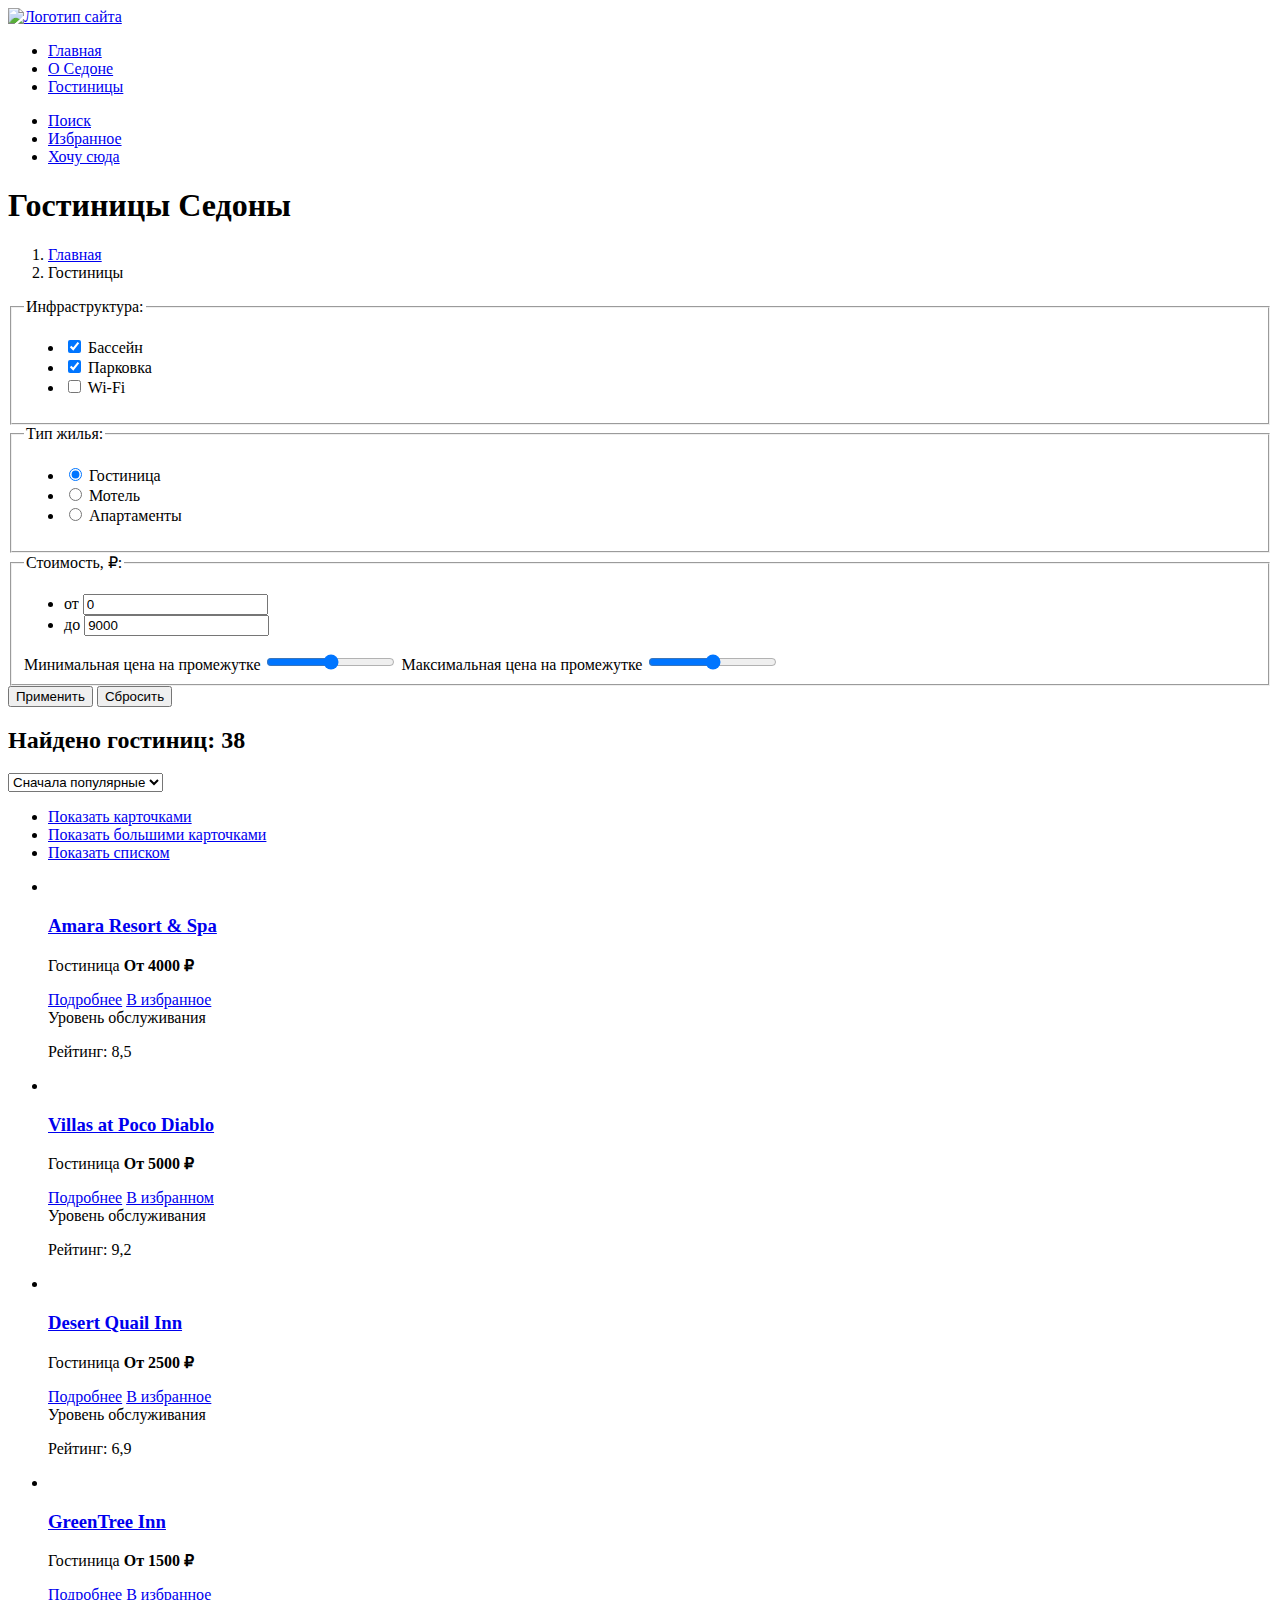
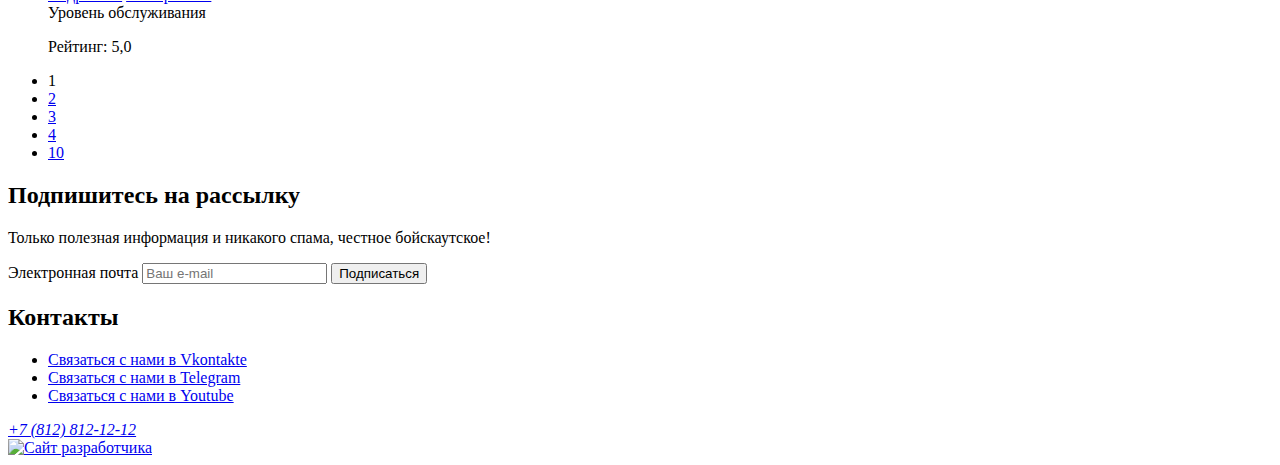
==== catalog.html @ 07e34cc4 "Корректировка верстки" ====
<!doctype html>
<html lang="ru">
<head>
  <meta charset="UTF-8">
  <meta http-equiv="X-UA-Compatible" content="ie=edge">
  <title>Каталог Седона</title>
</head>
<body>
<header class="main-header">
  <nav class="navigation">
    <a class="logo-link" href="index.html">
      <img class="logo" src="#" alt="Логотип сайта">
    </a>
    <ul class="navigation-list">
      <li class="navigation-item">
        <a class="navigation-link navigation-link-current" href="index.html">Главная</a>
      </li>
      <li class="navigation-item">
        <a class="navigation-link" href="#">О Седоне</a>
      </li>
      <li class="navigation-item">
        <a class="navigation-link" href="catalog.html">Гостиницы</a>
      </li>
    </ul>
    <ul class="navigation-list navigation-user">
      <li class="navigation-item">
        <a class="navigation-link" href="#">
          <span class="visually-hidden">Поиск</span>
        </a>
      </li>
      <li class="navigation-item">
        <a class="navigation-link" href="#">
          <span class="visually-hidden">Избранное</span>
        </a>
      </li>
      <li class="navigation-item">
        <a class="navigation-link button" href="#">Хочу сюда</a>
      </li>
    </ul>
  </nav>
</header>
<main class="main-catalog">
  <header class="catalog-header">
    <h1 class="catalog-header-title">Гостиницы Седоны</h1>
    <ol class="breadcrumbs">
      <li class="breadcrumbs-item">
        <a class="breadcrumbs-link" href="index.html">
          <span class="visually-hidden">Главная</span>
        </a>
      </li>
      <li class="breadcrumbs-item">
        <a class="breadcrumbs-link">Гостиницы</a>
      </li>
    </ol>
    <form class="catalog-filter" action="https://echo.htmlacademy.ru/" method="get">
      <fieldset class="catalog-filter-group">
        <legend class="catalog-filter-title">Инфраструктура:</legend>
        <ul class="catalog-filter-list">
          <li class="catalog-filter-item">
            <label class="control">
              <input class="control-input" type="checkbox" name="swimming-pool" checked>
              Бассейн
            </label>
          </li>
          <li class="catalog-filter-item">
            <label class="control">
              <input class="control-input" type="checkbox" name="parking" checked>
              Парковка
            </label>
          </li>
          <li class="catalog-filter-item">
            <label class="control">
              <input class="control-input" type="checkbox" name="wi-fi">
              Wi-Fi
            </label>
          </li>
        </ul>
      </fieldset>
      <fieldset class="catalog-filter-group">
        <legend class="catalog-filter-title">Тип жилья:</legend>
        <ul class="catalog-filter-list">
          <li class="catalog-filter-item">
            <label class="control">
              <input class="control-input" type="radio" name="housing" value="apartments" checked>
              Гостиница
            </label>
          </li>
          <li class="catalog-filter-item">
            <label class="control">
              <input class="control-input" type="radio" name="housing" value="motel">
              Мотель
            </label>
          </li>
          <li class="catalog-filter-item">
            <label class="control">
              <input class="control-input" type="radio" name="housing" value="suite">
              Апартаменты
            </label>
          </li>
        </ul>
      </fieldset>
      <fieldset class="catalog-filter-group">
        <legend class="catalog-filter-title">Стоимость, ₽:</legend>
        <ul class="catalog-filter-period">
          <li class="catalog-filter-period-item">
            <label class="period-item">
              <span class="period-item-label">от</span>
              <input class="period-item-input" type="text" name="min-price" placeholder="от" value="0">
            </label>
          </li>
          <li class="catalog-filter-period-item">
            <label class="period-item">
              <span class="period-item-label">до</span>
              <input class="period-item-input" type="text" name="max-price" placeholder="до" value="9000">
            </label>
          </li>
        </ul>
        <div class="catalog-filter-period-range">
          <label class="period-range-item">
            <span class="visually-hidden">Минимальная цена на промежутке</span>
            <input class="period-range-item-input" type="range" min="0" max="9000" name="price-range">
          </label>
          <label class="period-range-item">
            <span class="visually-hidden">Максимальная цена на промежутке</span>
            <input class="period-range-item-input" type="range" min="0" max="9000" name="price-range">
          </label>
        </div>
      </fieldset>
      <button class="button" type="submit">Применить</button>
      <button class="button" type="reset">Сбросить</button>
    </form>
  </header>
  <section class="catalog-offers">
    <div class="offers-menu">
      <h2 class="offers-count">Найдено гостиниц: <span>38</span></h2>
      <select class="select-control" aria-label="Сортировка">
        <option value="popular">Сначала популярные</option>
        <option value="cheap">Сначала дешёвые</option>
        <option value="expensive">Сначала дорогие</option>
      </select>
      <ul class="offers-view">
        <li class="offers-view-item">
          <a class="offers-view-link button button-selected" href="#">
            <span class="visually-hidden">Показать карточками</span>
          </a>
        </li>
        <li class="offers-view-item">
          <a class="offers-view-link button" href="#">
            <span class="visually-hidden">Показать большими карточками</span>
          </a>
        </li>
        <li class="offers-view-item">
          <a class="offers-view-link button" href="#">
            <span class="visually-hidden">Показать списком</span>
          </a>
        </li>
      </ul>
    </div>
    <ul class="offer-list">
      <li class="offer-card">
        <a class="offer-card-link" href="#">
          <img class="offer-card-image" src="#" alt="">
          <h3 class="offer-card-title">Amara Resort & Spa</h3>
        </a>
        <p class="offer-card-info">
          <span class="offer-card-type">Гостиница</span>
          <b class="offer-card-price">От 4000 ₽</b>
        </p>
        <div class="offer-card-action">
          <a class="action-link button" href="#">Подробнее</a>
          <a class="action-like button" href="#">В избранное</a>
        </div>
        <div class="offer-card-rating">
          <div class="rating-stars">
            <span class="visually-hidden">Уровень обслуживания</span>
          </div>
          <p class="rating-number">Рейтинг: 8,5</p>
        </div>
      </li>
      <li class="offer-card">
        <a class="offer-card-link" href="#">
          <img class="offer-card-image" src="#" alt="">
          <h3 class="offer-card-title">Villas at Poco Diablo</h3>
        </a>
        <p class="offer-card-info">
          <span class="offer-card-type">Гостиница</span>
          <b class="offer-card-price">От 5000 ₽</b>
        </p>
        <div class="offer-card-action">
          <a class="action-link button" href="#">Подробнее</a>
          <a class="action-like selected button" href="#">В избранном</a>
        </div>
        <div class="offer-card-rating">
          <div class="rating-stars">
            <span class="visually-hidden">Уровень обслуживания</span>
          </div>
          <p class="rating-number">Рейтинг: 9,2</p>
        </div>
      </li>
      <li class="offer-card">
        <a class="offer-card-link" href="#">
          <img class="offer-card-image" src="#" alt="">
          <h3 class="offer-card-title">Desert Quail Inn</h3>
        </a>
        <p class="offer-card-info">
          <span class="offer-card-type">Гостиница</span>
          <b class="offer-card-price">От 2500 ₽</b>
        </p>
        <div class="offer-card-action">
          <a class="action-link button" href="#">Подробнее</a>
          <a class="action-like button" href="#">В избранное</a>
        </div>
        <div class="offer-card-rating">
          <div class="rating-stars">
            <span class="visually-hidden">Уровень обслуживания</span>
          </div>
          <p class="rating-number">Рейтинг: 6,9</p>
        </div>
      </li>
      <li class="offer-card">
        <a class="offer-card-link" href="#">
          <img class="offer-card-image" src="#" alt="">
          <h3 class="offer-card-title">GreenTree Inn</h3>
        </a>
        <p class="offer-card-info">
          <span class="offer-card-type">Гостиница</span>
          <b class="offer-card-price">От 1500 ₽</b>
        </p>
        <div class="offer-card-action">
          <a class="action-link button" href="#">Подробнее</a>
          <a class="action-like button" href="#">В избранное</a>
        </div>
        <div class="offer-card-rating">
          <div class="rating-stars">
            <span class="visually-hidden">Уровень обслуживания</span>
          </div>
          <p class="rating-number">Рейтинг: 5,0</p>
        </div>
      </li>
    </ul>
    <ul class="pagination">
      <li class="pagination-item">
        <a class="pagination-link pagination-current">1</a>
      </li>
      <li class="pagination-item">
        <a class="pagination-link" href="#">2</a>
      </li>
      <li class="pagination-item">
        <a class="pagination-link" href="#">3</a>
      </li>
      <li class="pagination-item">
        <a class="pagination-link" href="#">4</a>
      </li>
      <li class="pagination-item">
        <a class="pagination-link" href="#">10</a>
      </li>
    </ul>
  </section>
  <section class="notification catalog-page">
    <h2 class="notification-title">Подпишитесь на рассылку</h2>
    <p class="notification-subtitle">Только полезная информация и никакого спама, честное бойскаутское!</p>
    <form class="notification-form" action="https://echo.htmlacademy.ru/" method="post">
      <label>
        <span class="visually-hidden">Электронная почта</span>
        <input type="email" id="notification-form-id" name="email" placeholder="Ваш e-mail">
      </label>
      <button class="button" type="submit">Подписаться</button>
    </form>
  </section>
</main>
<footer class="main-footer">
  <section class="contact">
    <h2 class="visually-hidden">Контакты</h2>
    <ul class="contact-social-list">
      <li class="contact-social-item">
        <a class="contact-social-link" href="https://vk.com/htmlacademy">
          <span class="visually-hidden">Cвязаться с нами в Vkontakte</span>
        </a>
      </li>
      <li class="contact-social-item">
        <a class="contact-social-link" href="https://t.me/htmlacademy">
          <span class="visually-hidden">Cвязаться с нами в Telegram</span>
        </a>
      </li>
      <li class="contact-social-item">
        <a class="contact-social-link" href="https://www.youtube.com/user/htmlacademyru">
          <span class="visually-hidden">Cвязаться с нами в Youtube</span>
        </a>
      </li>
    </ul>
    <address class="contact-address">
      <a class="contact-phone" href="tel:+78128121212">+7 (812) 812-12-12</a>
    </address>
    <a class="contact-developer-link" href="https://htmlacademy.ru/">
      <img class="contact-developer-link-image" src="#" alt="Сайт разработчика">
    </a>
  </section>
</footer>
</body>
</html>
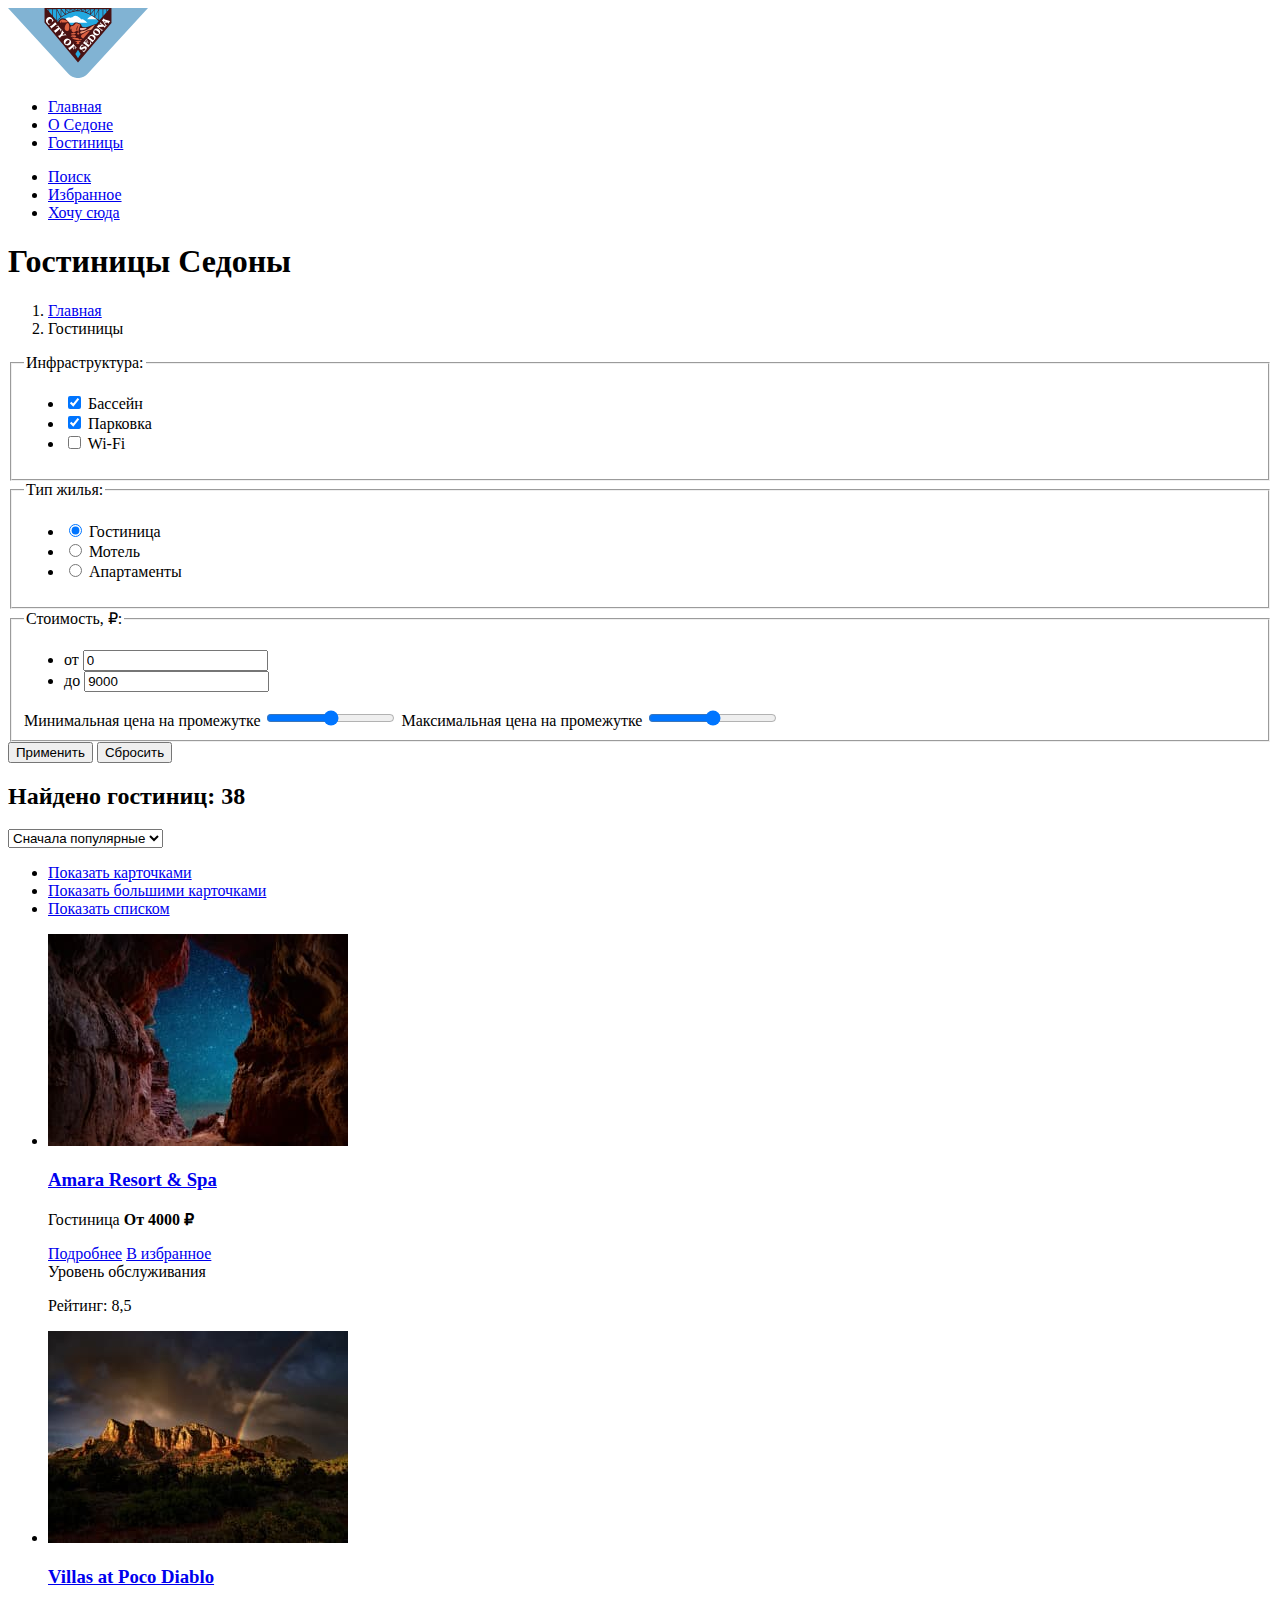
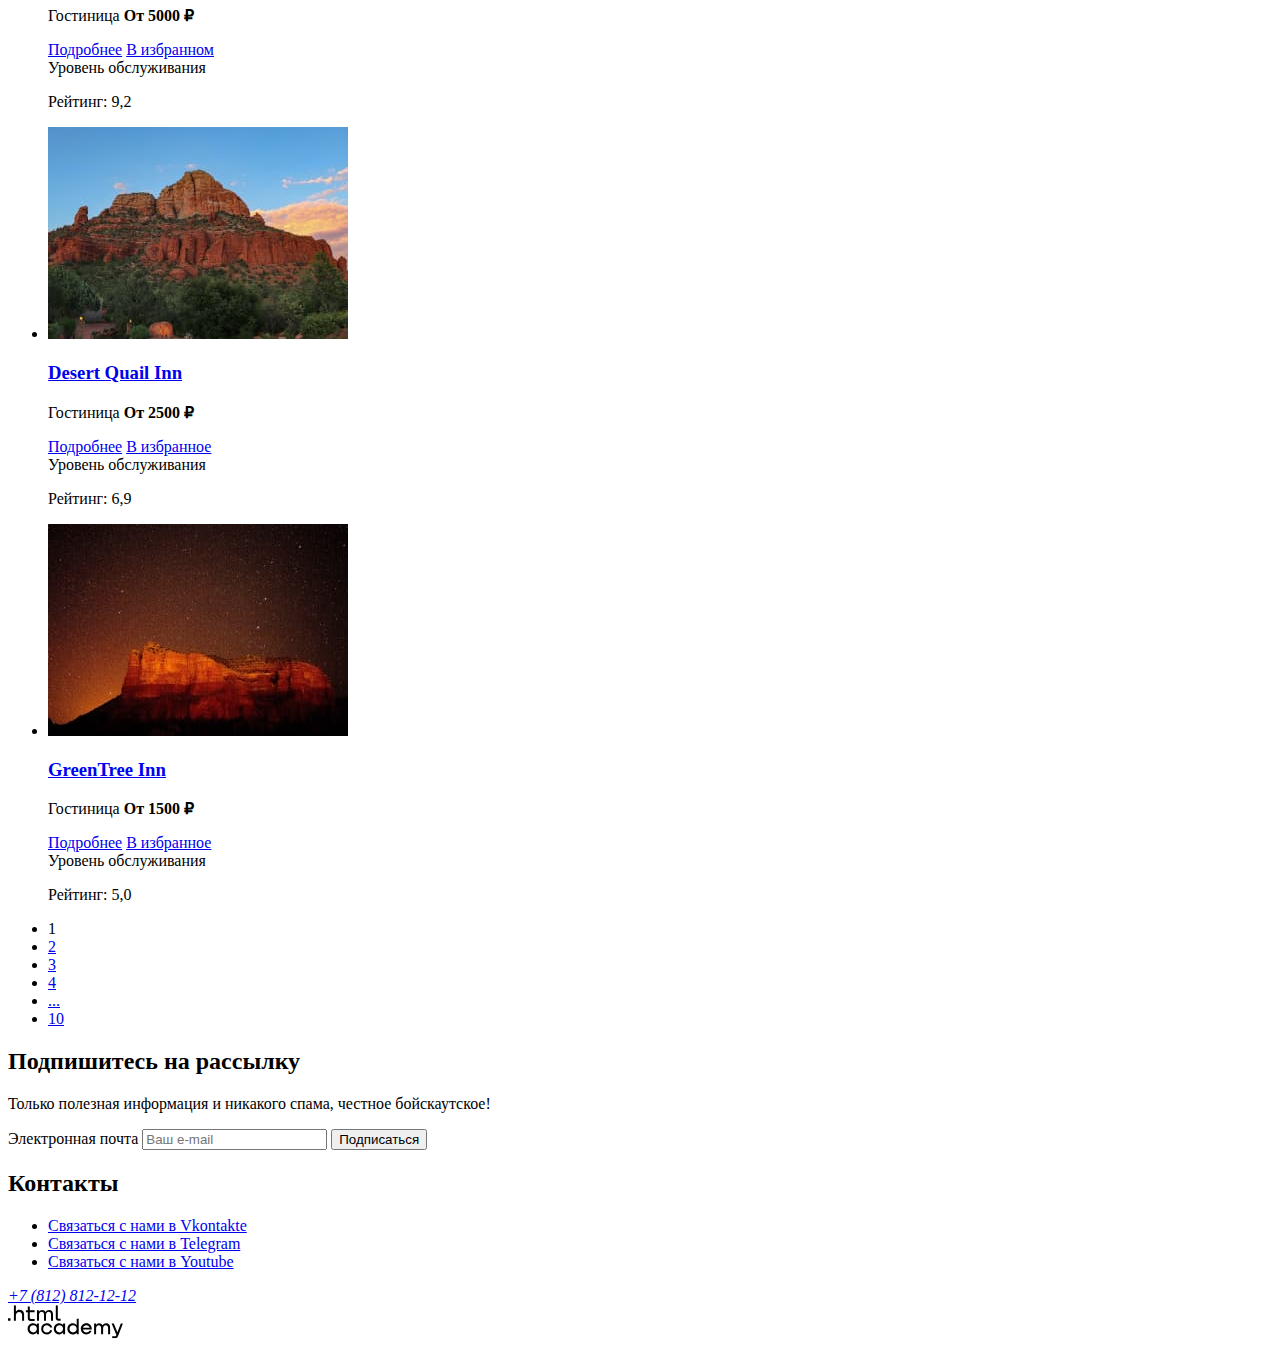
==== commit 16813de6: "Добавлены изображения в проект" ====
--- a/catalog.html
+++ b/catalog.html
@@ -9,7 +9,7 @@
 <header class="main-header">
   <nav class="navigation">
     <a class="logo-link" href="index.html">
-      <img class="logo" src="#" alt="Логотип сайта">
+      <img class="logo" src="images/logo/logo.svg" width="140" height="70" alt="Логотип сайта">
     </a>
     <ul class="navigation-list">
       <li class="navigation-item">
@@ -159,7 +159,7 @@
     <ul class="offer-list">
       <li class="offer-card">
         <a class="offer-card-link" href="#">
-          <img class="offer-card-image" src="#" alt="">
+          <img class="offer-card-image" src="images/hotels/hotel-1.jpg" width="300" height="212" alt="">
           <h3 class="offer-card-title">Amara Resort & Spa</h3>
         </a>
         <p class="offer-card-info">
@@ -179,7 +179,7 @@
       </li>
       <li class="offer-card">
         <a class="offer-card-link" href="#">
-          <img class="offer-card-image" src="#" alt="">
+          <img class="offer-card-image" src="images/hotels/hotel-2.jpg" width="300" height="212" alt="">
           <h3 class="offer-card-title">Villas at Poco Diablo</h3>
         </a>
         <p class="offer-card-info">
@@ -199,7 +199,7 @@
       </li>
       <li class="offer-card">
         <a class="offer-card-link" href="#">
-          <img class="offer-card-image" src="#" alt="">
+          <img class="offer-card-image" src="images/hotels/hotel-3.jpg" width="300" height="212" alt="">
           <h3 class="offer-card-title">Desert Quail Inn</h3>
         </a>
         <p class="offer-card-info">
@@ -219,7 +219,7 @@
       </li>
       <li class="offer-card">
         <a class="offer-card-link" href="#">
-          <img class="offer-card-image" src="#" alt="">
+          <img class="offer-card-image" src="images/hotels/hotel-4.jpg" width="300" height="212" alt="">
           <h3 class="offer-card-title">GreenTree Inn</h3>
         </a>
         <p class="offer-card-info">
@@ -250,6 +250,9 @@
       </li>
       <li class="pagination-item">
         <a class="pagination-link" href="#">4</a>
+      </li>
+      <li class="pagination-item">
+        <a class="pagination-link" href="#">...</a>
       </li>
       <li class="pagination-item">
         <a class="pagination-link" href="#">10</a>
@@ -292,7 +295,8 @@
       <a class="contact-phone" href="tel:+78128121212">+7 (812) 812-12-12</a>
     </address>
     <a class="contact-developer-link" href="https://htmlacademy.ru/">
-      <img class="contact-developer-link-image" src="#" alt="Сайт разработчика">
+      <img class="contact-developer-link-image" src="images/logo/logo-htmlacademy.svg" width="115" height="34"
+           alt="Сайт разработчика">
     </a>
   </section>
 </footer>
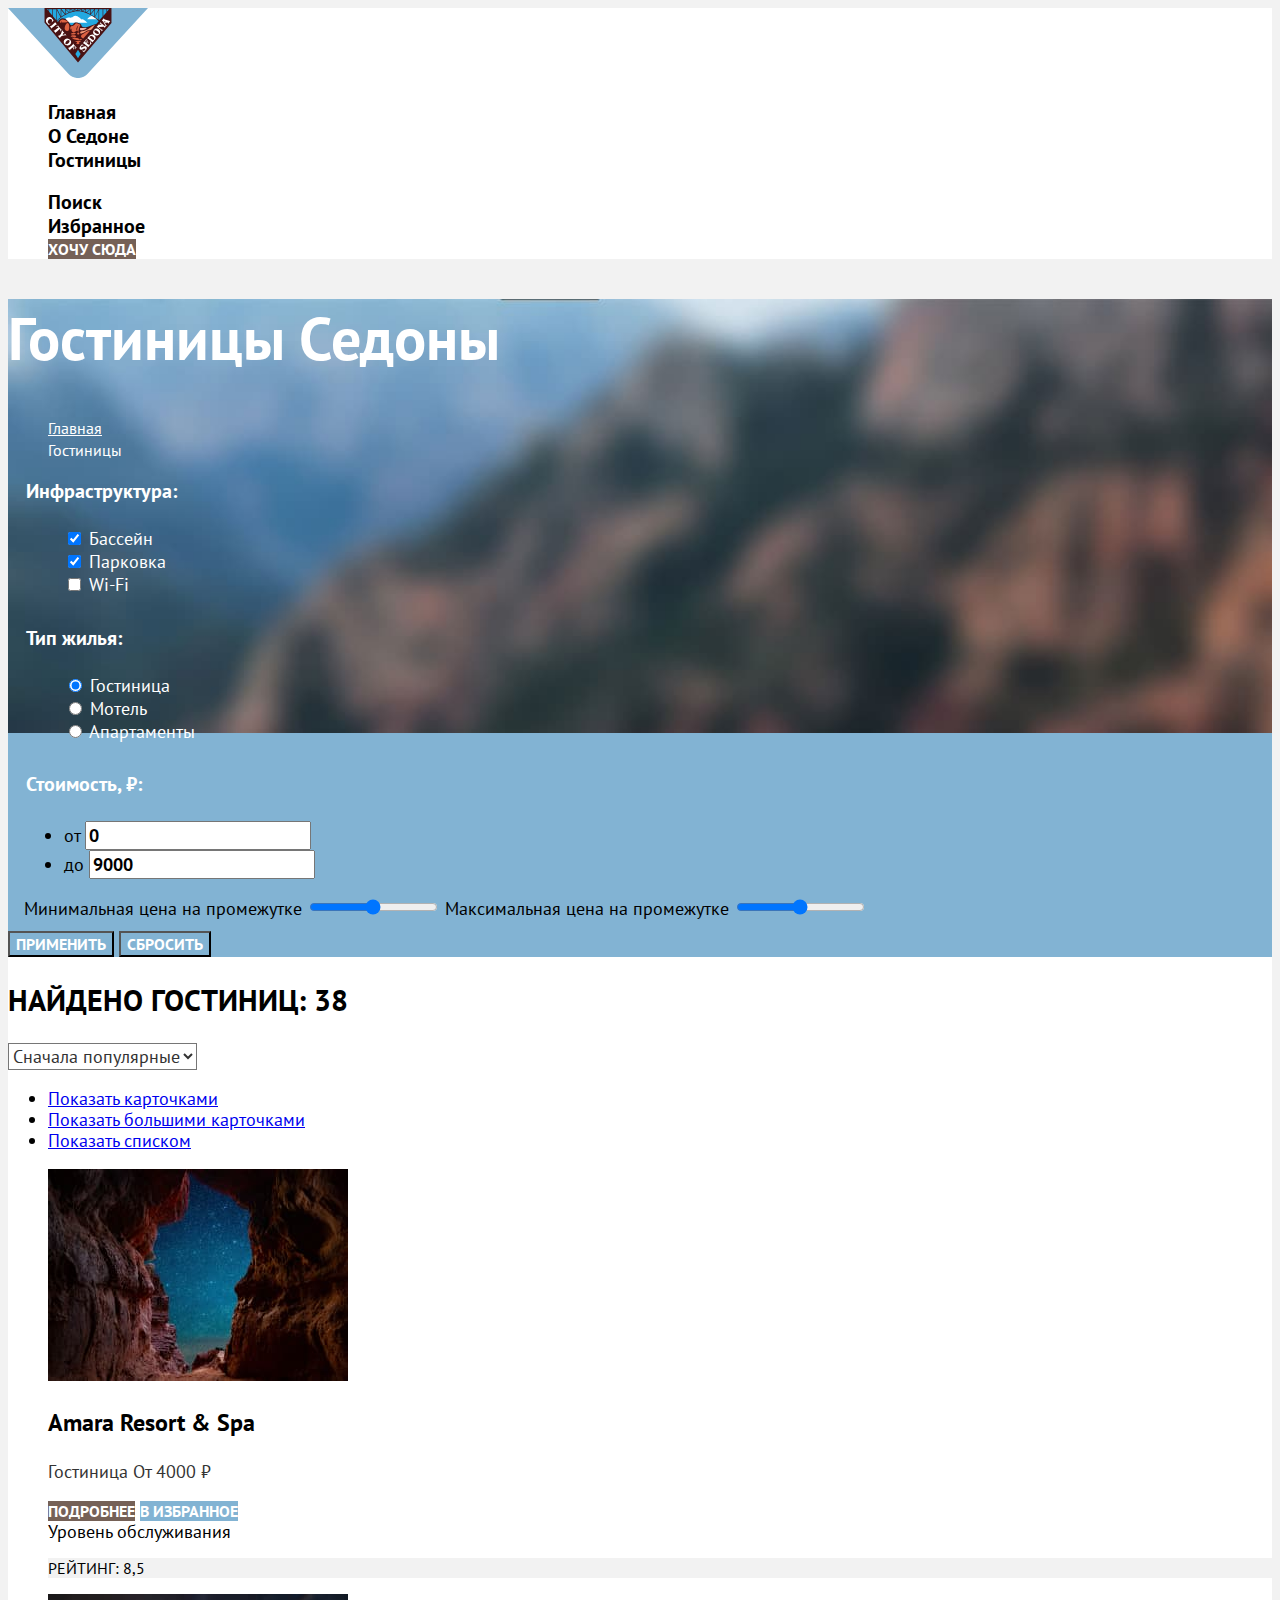
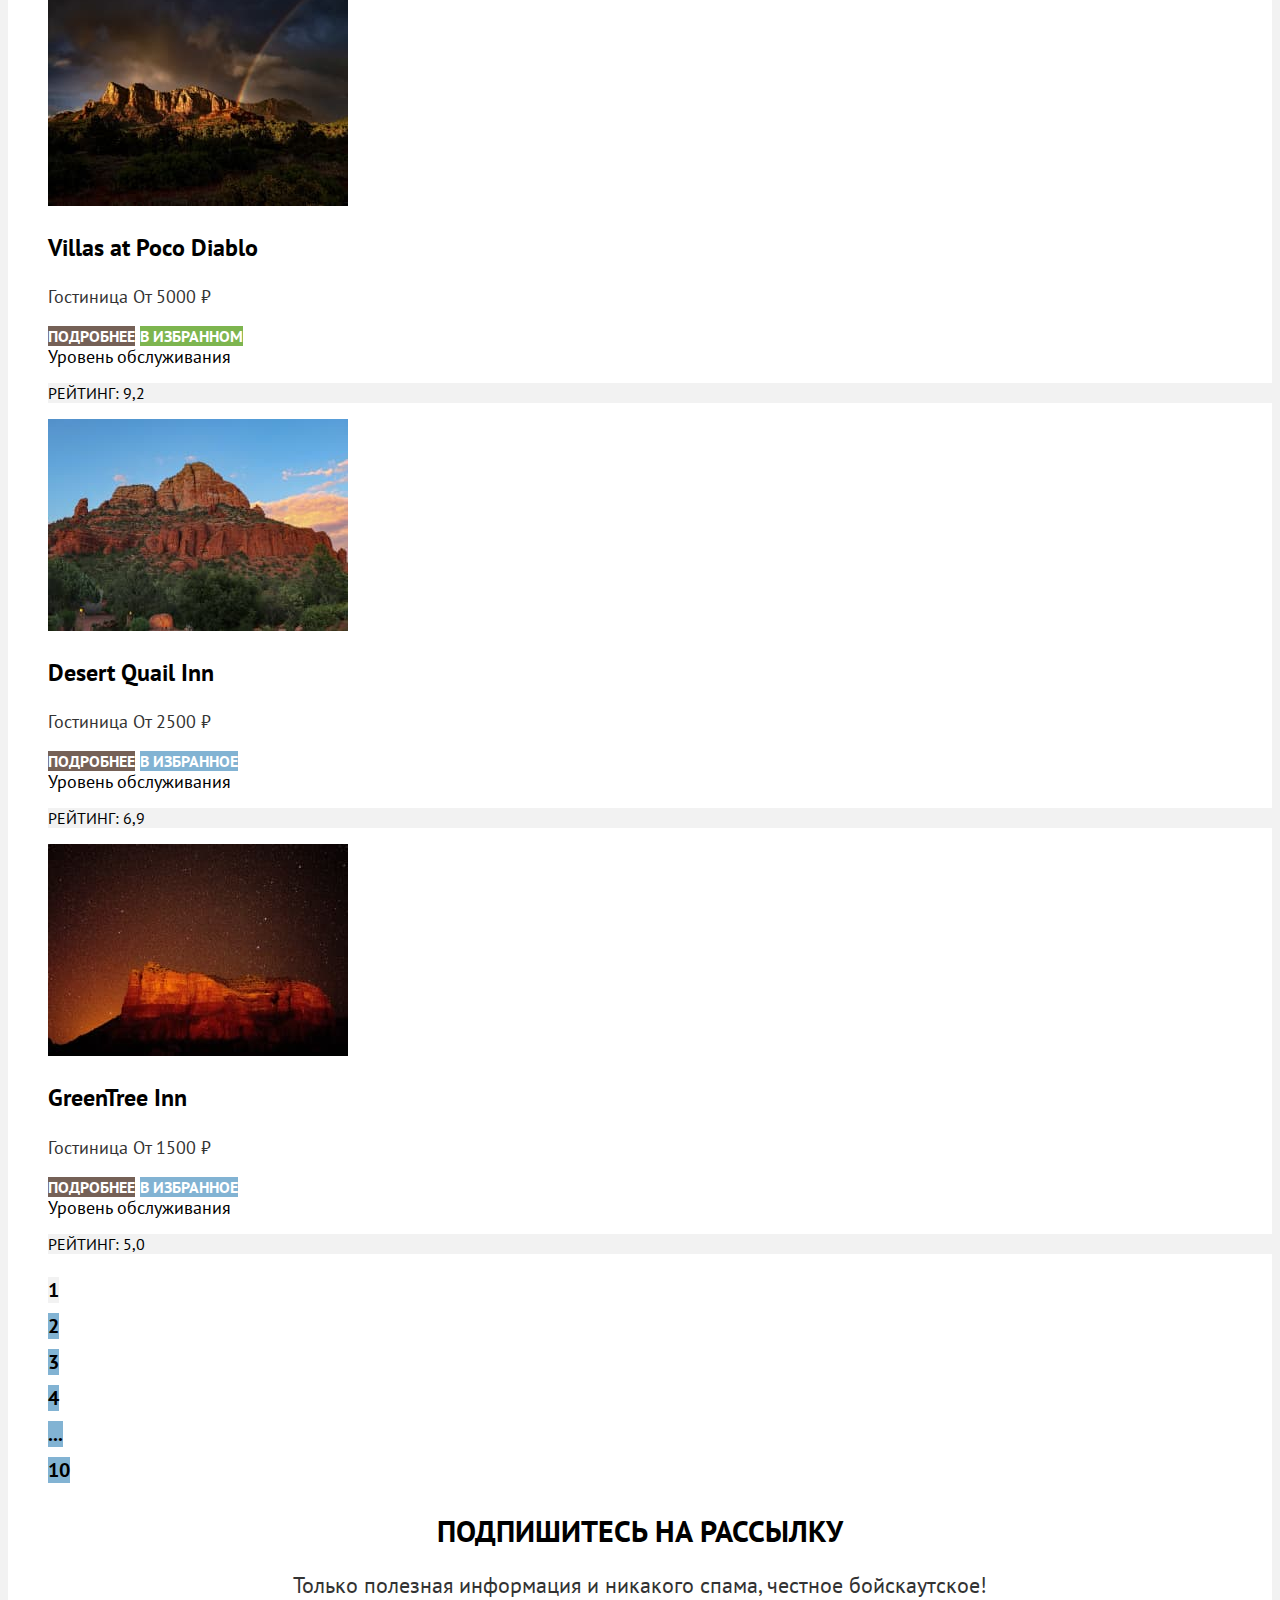
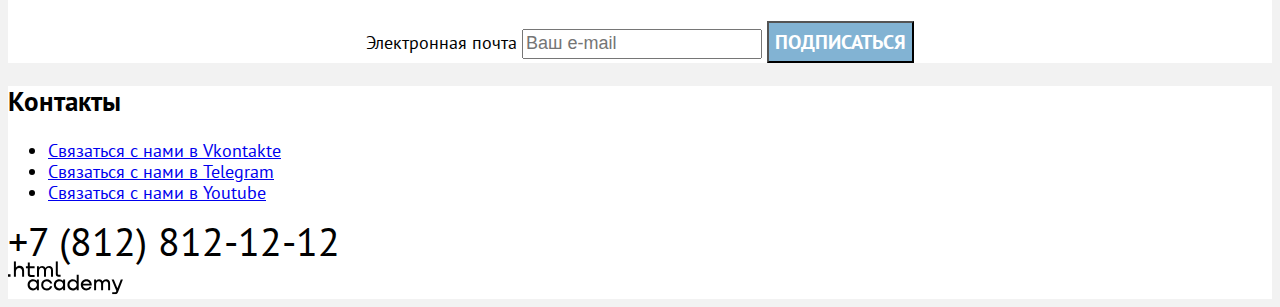
==== commit 19603279: "Merge pull request #3 from Daria-Petrova/master" ====
--- a/catalog.html
+++ b/catalog.html
@@ -4,6 +4,7 @@
   <meta charset="UTF-8">
   <meta http-equiv="X-UA-Compatible" content="ie=edge">
   <title>Каталог Седона</title>
+  <link rel="stylesheet" href="styles/style.css">
 </head>
 <body>
 <header class="main-header">
@@ -13,13 +14,13 @@
     </a>
     <ul class="navigation-list">
       <li class="navigation-item">
-        <a class="navigation-link navigation-link-current" href="index.html">Главная</a>
+        <a class="navigation-link" href="index.html">Главная</a>
       </li>
       <li class="navigation-item">
         <a class="navigation-link" href="#">О Седоне</a>
       </li>
       <li class="navigation-item">
-        <a class="navigation-link" href="catalog.html">Гостиницы</a>
+        <a class="navigation-link navigation-link-current" href="catalog.html">Гостиницы</a>
       </li>
     </ul>
     <ul class="navigation-list navigation-user">
@@ -34,7 +35,7 @@
         </a>
       </li>
       <li class="navigation-item">
-        <a class="navigation-link button" href="#">Хочу сюда</a>
+        <a class="navigation-link link-button" href="#">Хочу сюда</a>
       </li>
     </ul>
   </nav>
@@ -126,17 +127,17 @@
           </label>
         </div>
       </fieldset>
-      <button class="button" type="submit">Применить</button>
-      <button class="button" type="reset">Сбросить</button>
+      <button class="catalog-filter-button action-button" type="submit">Применить</button>
+      <button class="catalog-filter-button reset-button" type="reset">Сбросить</button>
     </form>
   </header>
   <section class="catalog-offers">
     <div class="offers-menu">
       <h2 class="offers-count">Найдено гостиниц: <span>38</span></h2>
-      <select class="select-control" aria-label="Сортировка">
-        <option value="popular">Сначала популярные</option>
-        <option value="cheap">Сначала дешёвые</option>
-        <option value="expensive">Сначала дорогие</option>
+      <select class="offers select-control" aria-label="Сортировка">
+        <option class="option" value="popular">Сначала популярные</option>
+        <option class="option" value="cheap">Сначала дешёвые</option>
+        <option class="option" value="expensive">Сначала дорогие</option>
       </select>
       <ul class="offers-view">
         <li class="offers-view-item">
@@ -159,7 +160,8 @@
     <ul class="offer-list">
       <li class="offer-card">
         <a class="offer-card-link" href="#">
-          <img class="offer-card-image" src="images/hotels/hotel-1.jpg" width="300" height="212" alt="">
+          <img class="offer-card-image" src="images/hotels/hotel-1.jpg" width="300" height="212"
+               alt="Вид на звездное небо">
           <h3 class="offer-card-title">Amara Resort & Spa</h3>
         </a>
         <p class="offer-card-info">
@@ -167,8 +169,8 @@
           <b class="offer-card-price">От 4000 ₽</b>
         </p>
         <div class="offer-card-action">
-          <a class="action-link button" href="#">Подробнее</a>
-          <a class="action-like button" href="#">В избранное</a>
+          <a class="offer-link link-button" href="#">Подробнее</a>
+          <a class="offer-link action-button" href="#">В избранное</a>
         </div>
         <div class="offer-card-rating">
           <div class="rating-stars">
@@ -179,7 +181,8 @@
       </li>
       <li class="offer-card">
         <a class="offer-card-link" href="#">
-          <img class="offer-card-image" src="images/hotels/hotel-2.jpg" width="300" height="212" alt="">
+          <img class="offer-card-image" src="images/hotels/hotel-2.jpg" width="300" height="212"
+               alt="Вид на скалы под радугой">
           <h3 class="offer-card-title">Villas at Poco Diablo</h3>
         </a>
         <p class="offer-card-info">
@@ -187,8 +190,8 @@
           <b class="offer-card-price">От 5000 ₽</b>
         </p>
         <div class="offer-card-action">
-          <a class="action-link button" href="#">Подробнее</a>
-          <a class="action-like selected button" href="#">В избранном</a>
+          <a class="offer-link link-button" href="#">Подробнее</a>
+          <a class="offer-link action-button favorite" href="#">В избранном</a>
         </div>
         <div class="offer-card-rating">
           <div class="rating-stars">
@@ -199,7 +202,8 @@
       </li>
       <li class="offer-card">
         <a class="offer-card-link" href="#">
-          <img class="offer-card-image" src="images/hotels/hotel-3.jpg" width="300" height="212" alt="">
+          <img class="offer-card-image" src="images/hotels/hotel-3.jpg" width="300" height="212"
+               alt="Вид на скалы в пустыне">
           <h3 class="offer-card-title">Desert Quail Inn</h3>
         </a>
         <p class="offer-card-info">
@@ -207,8 +211,8 @@
           <b class="offer-card-price">От 2500 ₽</b>
         </p>
         <div class="offer-card-action">
-          <a class="action-link button" href="#">Подробнее</a>
-          <a class="action-like button" href="#">В избранное</a>
+          <a class="offer-link link-button" href="#">Подробнее</a>
+          <a class="offer-link action-button" href="#">В избранное</a>
         </div>
         <div class="offer-card-rating">
           <div class="rating-stars">
@@ -219,7 +223,8 @@
       </li>
       <li class="offer-card">
         <a class="offer-card-link" href="#">
-          <img class="offer-card-image" src="images/hotels/hotel-4.jpg" width="300" height="212" alt="">
+          <img class="offer-card-image" src="images/hotels/hotel-4.jpg" width="300" height="212"
+               alt="Вид на звездное небо и скалы">
           <h3 class="offer-card-title">GreenTree Inn</h3>
         </a>
         <p class="offer-card-info">
@@ -227,8 +232,8 @@
           <b class="offer-card-price">От 1500 ₽</b>
         </p>
         <div class="offer-card-action">
-          <a class="action-link button" href="#">Подробнее</a>
-          <a class="action-like button" href="#">В избранное</a>
+          <a class="offer-link link-button" href="#">Подробнее</a>
+          <a class="offer-link action-button" href="#">В избранное</a>
         </div>
         <div class="offer-card-rating">
           <div class="rating-stars">
@@ -265,9 +270,9 @@
     <form class="notification-form" action="https://echo.htmlacademy.ru/" method="post">
       <label>
         <span class="visually-hidden">Электронная почта</span>
-        <input type="email" id="notification-form-id" name="email" placeholder="Ваш e-mail">
+        <input class="notification-input" type="email" id="notification-form-id" name="email" placeholder="Ваш e-mail">
       </label>
-      <button class="button" type="submit">Подписаться</button>
+      <button class="notification-button action-button" type="submit">Подписаться</button>
     </form>
   </section>
 </main>
--- a/styles/style.css
+++ b/styles/style.css
@@ -0,0 +1,448 @@
+@font-face {
+  font-family: "PT Sans";
+  font-style: normal;
+  font-weight: 400;
+  src: url("../fonts/ptsans-400.woff2") format("woff2");
+  font-display: swap;
+}
+
+@font-face {
+  font-family: "PT Sans";
+  font-style: normal;
+  font-weight: 700;
+  src: url("../fonts/ptsans-700.woff2") format("woff2");
+  font-display: swap;
+}
+
+body {
+  font-family: "PT Sans", sans-serif;
+  font-size: 18px;
+  font-weight: 400;
+  line-height: 1.17;
+  color: #000000;
+  font-style: normal;
+  background-color: #f2F2F2;
+}
+
+/* --------------- Header --------------- */
+
+.main-header {
+  color: #000000;
+  background-color: #FFFFFF;
+}
+
+.navigation-list {
+  list-style: none;
+}
+
+.navigation-link {
+  font-weight: 700;
+  font-size: 20px;
+  line-height: 1.2;
+  color: #000000;
+  text-align: center;
+  text-decoration: none;
+}
+
+.navigation-link.link-button {
+  font-size: 16px;
+  line-height: 1.25;
+}
+
+/* --------------- Representation --------------- */
+
+.representation {
+  color: #000000;
+  background: #3f5e72 url("../images/decorate/background/index-background.jpg") no-repeat;
+  background-size: 100% auto;
+}
+
+/* --------------- Advantages --------------- */
+
+.advantages {
+  background-color: #FFFFFF;
+}
+
+.advantages-title {
+  font-weight: 700;
+  font-size: 30px;
+  line-height: 1.2;
+  text-align: center;
+  text-transform: uppercase;
+}
+
+.advantages-subtitle {
+  font-size: 22px;
+  line-height: 1.18;
+  color: #333333;
+  text-align: center;
+}
+
+.advantages-list {
+  text-align: center;
+}
+
+.advantages-item.item-dark {
+  background-color: #82b3d3;
+}
+
+.advantages-item.item-light {
+  background-color: #83b3d333;
+}
+
+.advantages-item.item-brightest {
+  background-color: #83b3d31f;
+}
+
+.advantages-item-title {
+  font-weight: 700;
+  font-size: 24px;
+  line-height: 1.17;
+  color: #000000;
+  text-transform: uppercase;
+}
+
+.advantages-item-description {
+  font-size: 18px;
+  line-height: 1.17;
+  color: #333333;
+}
+
+.item-dark > .advantages-item-title {
+  color: #FFFFFF;
+}
+
+.item-dark > .advantages-item-description {
+  color: #FFFFFF;
+}
+
+/* --------------- Services --------------- */
+
+.services {
+  background-color: #FFFFFF;
+}
+
+.services-title {
+  font-weight: 700;
+  font-size: 30px;
+  line-height: 1.2;
+  text-align: center;
+  text-transform: uppercase;
+}
+
+.services-subtitle {
+  font-size: 22px;
+  line-height: 1.18;
+  color: #333333;
+  text-align: center;
+}
+
+.services-list {
+  text-align: center;
+}
+
+.services-item-title {
+  font-weight: 700;
+  font-size: 24px;
+  color: #000000;
+  line-height: 1.17;
+  text-transform: uppercase;
+}
+
+.services-item-description {
+  color: #333333;
+  font-size: 18px;
+  line-height: 1.17;
+}
+
+.services-item.item-light {
+  background-color: #83b3d333;
+}
+
+/* --------------- Suggestion --------------- */
+
+.suggestion {
+  background-color: #FFFFFF;
+  text-align: center;
+}
+
+.suggestion-title {
+  font-weight: 700;
+  font-size: 30px;
+  line-height: 1.2;
+  text-align: center;
+  text-transform: uppercase;
+}
+
+.suggestion-subtitle {
+  font-size: 22px;
+  line-height: 1.18;
+  color: #333333;
+  text-align: center;
+}
+
+.suggestion-link {
+  font-weight: 700;
+  text-decoration: none;
+
+}
+
+.suggestion-link.link-button {
+  font-size: 20px;
+  line-height: 1.2;
+}
+
+/* --------------- Notification --------------- */
+
+.notification {
+  background-color: #FFFFFF;
+  color: #000000;
+  text-align: center;
+}
+
+.notification-title {
+  font-weight: 700;
+  font-size: 30px;
+  line-height: 1.2;
+  text-align: center;
+  text-transform: uppercase;
+}
+
+.notification-subtitle {
+  font-size: 22px;
+  line-height: 1.18;
+  color: #333333;
+  text-align: center;
+}
+
+.notification.main-notification {
+  background: #3f5e72 url("../images/decorate/background/subscribe-block.jpg") no-repeat;
+  background-size: 100% auto;
+  color: #FFFFFF;
+}
+
+.main-notification .notification-subtitle {
+  color: #FFFFFF;
+}
+
+.notification-button {
+  font-weight: 700;
+  font-size: 20px;
+  line-height: 1.8;
+  text-align: center;
+}
+
+.notification-input {
+  font-weight: 400;
+  font-size: 18px;
+  line-height: 1.33;
+}
+
+/* --------------- Catalog --------------- */
+
+.main-catalog {
+  color: #000000;
+  background-color: #FFFFFF;
+}
+
+.catalog-header {
+  background: #82b3d3 url("../images/decorate/background/filter-block.jpg") no-repeat;
+  background-size: 100% auto;
+}
+
+.catalog-header-title {
+  font-weight: 700;
+  font-size: 60px;
+  line-height: 1.3;
+  color: #FFFFFF;
+}
+
+.catalog-filter-list {
+  list-style: none;
+}
+
+.catalog-filter-title {
+  font-weight: 700;
+  font-size: 20px;
+  line-height: 1.2;
+  color: #FFFFFF;
+}
+
+.catalog-filter-group {
+  border: none;
+}
+
+.period-item-input {
+  font-family: "PT Sans", sans-serif;
+  font-weight: 700;
+  font-size: 18px;
+  line-height: 1.3;
+  color: #000000;
+}
+
+.control {
+  font-size: 18px;
+  line-height: 1.28;
+  color: #FFFFFF;
+}
+
+.catalog-filter-button {
+  font-weight: 700;
+  font-size: 16px;
+  line-height: 1.25;
+}
+
+.breadcrumbs {
+  list-style: none;
+}
+
+.breadcrumbs-link {
+  font-size: 16px;
+  line-height: 1.3;
+  color: #FFFFFF;
+}
+
+/* --------------- Offers --------------- */
+.catalog-offers {
+  color: #000000;
+  background-color: #FFFFFF;
+}
+
+.offers-count {
+  font-family: "PT Sans", sans-serif;
+  font-weight: 700;
+  font-size: 30px;
+  line-height: 1.2;
+  text-transform: uppercase;
+}
+
+.offers.select-control {
+  font-family: "PT Sans", sans-serif;
+  font-weight: 400;
+  font-size: 18px;
+  line-height: 1.17;
+  color: #333333;
+  background-color: #FFFFFF;
+}
+
+.offers .option {
+  font-weight: 400;
+  color: #333333;
+  font-size: 18px;
+  line-height: 1.17;
+}
+
+.offer-list {
+  list-style: none;
+}
+
+.offer-card-link {
+  text-decoration: none;
+}
+
+.offer-card-title {
+  font-weight: 700;
+  font-size: 24px;
+  line-height: 1.17;
+  color: #000000;
+}
+
+.offer-card-type {
+  color: #333333;
+}
+
+.offer-card-price {
+  font-weight: 400;
+  color: #333333;
+}
+
+.offer-link {
+  font-weight: 700;
+  font-size: 16px;
+  line-height: 1.25;
+  text-decoration: none;
+}
+
+.rating-number {
+  background-color: #f2F2F2;
+  font-weight: 400;
+  font-size: 16px;
+  line-height: 1.25;
+  text-transform: uppercase;
+}
+
+.pagination {
+  list-style: none;
+}
+
+.pagination-link {
+  font-weight: 700;
+  font-size: 20px;
+  line-height: 180%;
+  background-color: #82b3d3;
+  text-transform: uppercase;
+  text-align: center;
+  color: #000000;
+  text-decoration: none;
+}
+
+.pagination-link.pagination-current {
+  background-color: #f2F2F2;
+}
+
+/* --------------- Footer --------------- */
+
+.main-footer {
+  color: #000000;
+  background-color: #FFFFFF;
+}
+
+/* --------------- Contact --------------- */
+
+.contact {
+  background-color: #FFFFFF;
+}
+
+.contact-phone {
+  font-size: 40px;
+  line-height: 1;
+  text-transform: uppercase;
+  text-align: center;
+  color: #000000;
+  text-decoration: none;
+  font-style: normal;
+}
+
+/* --------------- Common --------------- */
+
+.main-index {
+  color: #000000;
+  background-color: #FFFFFF;
+}
+
+.link-button {
+  font-family: "PT Sans", sans-serif;
+  text-transform: uppercase;
+  background-color: #756157;
+  color: #FFFFFF;
+}
+
+.action-button {
+  font-family: "PT Sans", sans-serif;
+  text-transform: uppercase;
+  background-color: #82b3d3;
+  color: #FFFFFF;
+}
+
+.action-button.favorite {
+  background-color: #7db54f;
+}
+
+.reset-button {
+  font-family: "PT Sans", sans-serif;
+  text-transform: uppercase;
+  background-color: transparent;
+  color: #FFFFFF;
+}
+
+
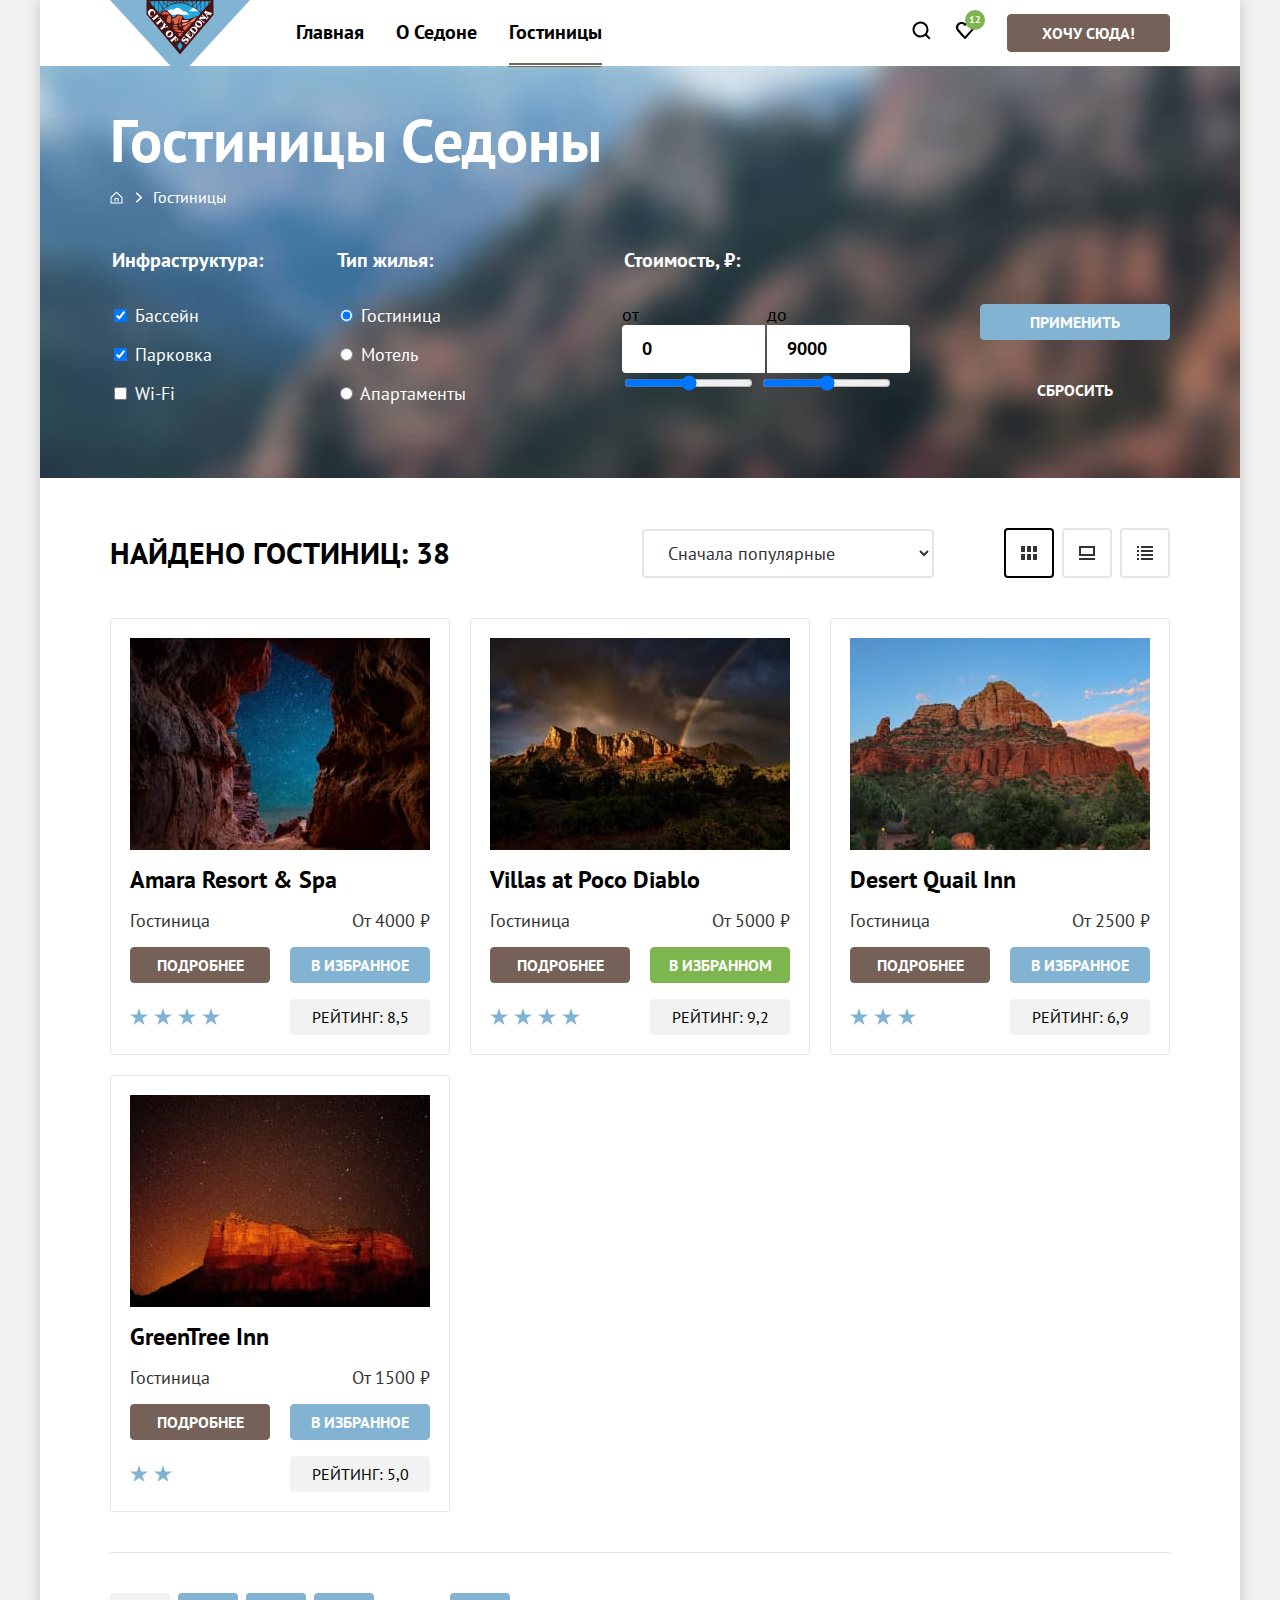
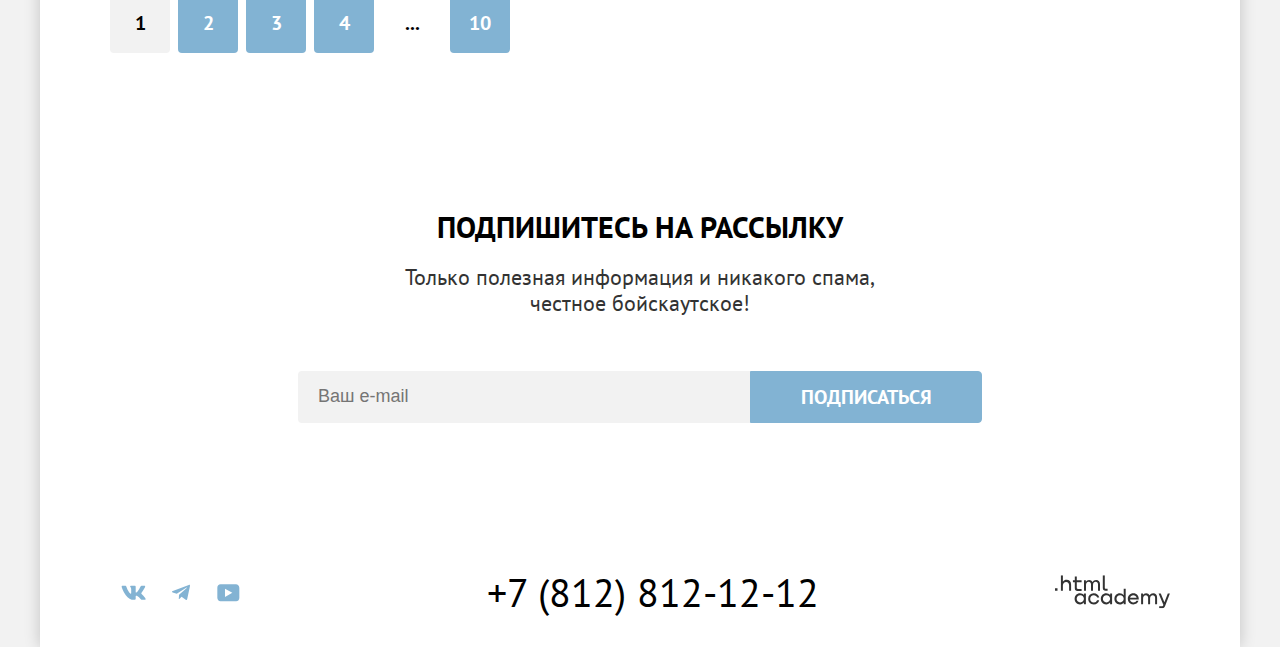
==== commit aa1b87a5: "Сделаны декоративные элементы" ====
--- a/catalog.html
+++ b/catalog.html
@@ -7,303 +7,312 @@
   <link rel="stylesheet" href="styles/style.css">
 </head>
 <body>
-<header class="main-header">
-  <nav class="navigation">
-    <a class="logo-link" href="index.html">
-      <img class="logo" src="images/logo/logo.svg" width="140" height="70" alt="Логотип сайта">
-    </a>
-    <ul class="navigation-list">
-      <li class="navigation-item">
-        <a class="navigation-link" href="index.html">Главная</a>
-      </li>
-      <li class="navigation-item">
-        <a class="navigation-link" href="#">О Седоне</a>
-      </li>
-      <li class="navigation-item">
-        <a class="navigation-link navigation-link-current" href="catalog.html">Гостиницы</a>
-      </li>
-    </ul>
-    <ul class="navigation-list navigation-user">
-      <li class="navigation-item">
-        <a class="navigation-link" href="#">
-          <span class="visually-hidden">Поиск</span>
-        </a>
-      </li>
-      <li class="navigation-item">
-        <a class="navigation-link" href="#">
-          <span class="visually-hidden">Избранное</span>
-        </a>
-      </li>
-      <li class="navigation-item">
-        <a class="navigation-link link-button" href="#">Хочу сюда</a>
-      </li>
-    </ul>
-  </nav>
-</header>
-<main class="main-catalog">
-  <header class="catalog-header">
-    <h1 class="catalog-header-title">Гостиницы Седоны</h1>
-    <ol class="breadcrumbs">
-      <li class="breadcrumbs-item">
-        <a class="breadcrumbs-link" href="index.html">
-          <span class="visually-hidden">Главная</span>
-        </a>
-      </li>
-      <li class="breadcrumbs-item">
-        <a class="breadcrumbs-link">Гостиницы</a>
-      </li>
-    </ol>
-    <form class="catalog-filter" action="https://echo.htmlacademy.ru/" method="get">
-      <fieldset class="catalog-filter-group">
-        <legend class="catalog-filter-title">Инфраструктура:</legend>
-        <ul class="catalog-filter-list">
-          <li class="catalog-filter-item">
-            <label class="control">
-              <input class="control-input" type="checkbox" name="swimming-pool" checked>
-              Бассейн
+<div class="main-container">
+  <header class="main-header">
+    <nav class="navigation">
+      <a class="logo-link" href="index.html">
+        <img class="logo" src="images/logo/logo.svg" width="140" height="70" alt="Логотип сайта">
+      </a>
+      <ul class="navigation-list">
+        <li class="navigation-item">
+          <a class="navigation-link" href="index.html">Главная</a>
+        </li>
+        <li class="navigation-item">
+          <a class="navigation-link" href="#">О Седоне</a>
+        </li>
+        <li class="navigation-item">
+          <a class="navigation-link navigation-link-current" href="catalog.html">Гостиницы</a>
+        </li>
+      </ul>
+      <ul class="navigation-list navigation-user">
+        <li class="navigation-item">
+          <a class="navigation-link  link-search" href="#">
+            <span class="visually-hidden">Поиск</span>
+          </a>
+        </li>
+        <li class="navigation-item">
+          <a class="navigation-link link-favorite" href="#">
+            <span class="visually-hidden">Избранное</span>
+            <span class="favorite-count">12</span>
+          </a>
+        </li>
+        <li class="navigation-item">
+          <a class="navigation-link link-button" href="#">Хочу сюда!</a>
+        </li>
+      </ul>
+    </nav>
+  </header>
+  <main class="main-catalog index-grow">
+    <header class="catalog-header">
+      <h1 class="catalog-header-title">Гостиницы Седоны</h1>
+      <ol class="breadcrumbs">
+        <li class="breadcrumbs-item">
+          <a class="breadcrumbs-link link-home" href="index.html">
+            <span class="visually-hidden">Главная</span>
+          </a>
+        </li>
+        <li class="breadcrumbs-item">
+          <a class="breadcrumbs-link" href="#">Гостиницы</a>
+        </li>
+      </ol>
+      <form class="catalog-filter" action="https://echo.htmlacademy.ru/" method="get">
+        <fieldset class="catalog-filter-group infrastructure">
+          <legend class="catalog-filter-title">Инфраструктура:</legend>
+          <ul class="catalog-filter-list">
+            <li class="catalog-filter-item">
+              <label class="control">
+                <input class="control-input" type="checkbox" name="swimming-pool" checked>
+                Бассейн
+              </label>
+            </li>
+            <li class="catalog-filter-item">
+              <label class="control">
+                <input class="control-input" type="checkbox" name="parking" checked>
+                Парковка
+              </label>
+            </li>
+            <li class="catalog-filter-item">
+              <label class="control">
+                <input class="control-input" type="checkbox" name="wi-fi">
+                Wi-Fi
+              </label>
+            </li>
+          </ul>
+        </fieldset>
+        <fieldset class="catalog-filter-group housing">
+          <legend class="catalog-filter-title">Тип жилья:</legend>
+          <ul class="catalog-filter-list">
+            <li class="catalog-filter-item">
+              <label class="control">
+                <input class="control-input" type="radio" name="housing" value="apartments" checked>
+                Гостиница
+              </label>
+            </li>
+            <li class="catalog-filter-item">
+              <label class="control">
+                <input class="control-input" type="radio" name="housing" value="motel">
+                Мотель
+              </label>
+            </li>
+            <li class="catalog-filter-item">
+              <label class="control">
+                <input class="control-input" type="radio" name="housing" value="suite">
+                Апартаменты
+              </label>
+            </li>
+          </ul>
+        </fieldset>
+        <fieldset class="catalog-filter-group price">
+          <legend class="catalog-filter-title">Стоимость, ₽:</legend>
+          <ul class="catalog-filter-period">
+            <li class="catalog-filter-period-item">
+              <label class="period-item">
+                <span class="period-item-label">от</span>
+                <input class="period-item-input" type="text" name="min-price" placeholder="от" value="0">
+              </label>
+            </li>
+            <li class="catalog-filter-period-item">
+              <label class="period-item">
+                <span class="period-item-label">до</span>
+                <input class="period-item-input" type="text" name="max-price" placeholder="до" value="9000">
+              </label>
+            </li>
+          </ul>
+          <div class="catalog-filter-period-range">
+            <label class="period-range-item">
+              <span class="visually-hidden">Минимальная цена на промежутке</span>
+              <input class="period-range-item-input" type="range" min="0" max="9000" name="price-range">
             </label>
+            <label class="period-range-item">
+              <span class="visually-hidden">Максимальная цена на промежутке</span>
+              <input class="period-range-item-input" type="range" min="0" max="9000" name="price-range">
+            </label>
+          </div>
+        </fieldset>
+        <div class="catalog-filter-button-wrapper">
+          <button class="catalog-filter-button action-button" type="submit">Применить</button>
+          <button class="catalog-filter-button reset-button" type="reset">Сбросить</button>
+        </div>
+      </form>
+    </header>
+    <section class="catalog-offers">
+      <div class="offers-menu">
+        <h2 class="offers-count">Найдено гостиниц: <span>38</span></h2>
+        <select class="offers select-control" aria-label="Сортировка">
+          <option class="option" value="popular">Сначала популярные</option>
+          <option class="option" value="cheap">Сначала дешёвые</option>
+          <option class="option" value="expensive">Сначала дорогие</option>
+        </select>
+        <ul class="offers-view">
+          <li class="offers-view-item">
+            <a class="offers-view-link show-medium-cards selected" href="#">
+              <span class="visually-hidden">Показать карточками</span>
+            </a>
           </li>
-          <li class="catalog-filter-item">
-            <label class="control">
-              <input class="control-input" type="checkbox" name="parking" checked>
-              Парковка
-            </label>
+          <li class="offers-view-item">
+            <a class="offers-view-link show-large-cards" href="#">
+              <span class="visually-hidden">Показать большими карточками</span>
+            </a>
           </li>
-          <li class="catalog-filter-item">
-            <label class="control">
-              <input class="control-input" type="checkbox" name="wi-fi">
-              Wi-Fi
-            </label>
+          <li class="offers-view-item">
+            <a class="offers-view-link show-list-cards" href="#">
+              <span class="visually-hidden">Показать списком</span>
+            </a>
           </li>
         </ul>
-      </fieldset>
-      <fieldset class="catalog-filter-group">
-        <legend class="catalog-filter-title">Тип жилья:</legend>
-        <ul class="catalog-filter-list">
-          <li class="catalog-filter-item">
-            <label class="control">
-              <input class="control-input" type="radio" name="housing" value="apartments" checked>
-              Гостиница
-            </label>
-          </li>
-          <li class="catalog-filter-item">
-            <label class="control">
-              <input class="control-input" type="radio" name="housing" value="motel">
-              Мотель
-            </label>
-          </li>
-          <li class="catalog-filter-item">
-            <label class="control">
-              <input class="control-input" type="radio" name="housing" value="suite">
-              Апартаменты
-            </label>
-          </li>
-        </ul>
-      </fieldset>
-      <fieldset class="catalog-filter-group">
-        <legend class="catalog-filter-title">Стоимость, ₽:</legend>
-        <ul class="catalog-filter-period">
-          <li class="catalog-filter-period-item">
-            <label class="period-item">
-              <span class="period-item-label">от</span>
-              <input class="period-item-input" type="text" name="min-price" placeholder="от" value="0">
-            </label>
-          </li>
-          <li class="catalog-filter-period-item">
-            <label class="period-item">
-              <span class="period-item-label">до</span>
-              <input class="period-item-input" type="text" name="max-price" placeholder="до" value="9000">
-            </label>
-          </li>
-        </ul>
-        <div class="catalog-filter-period-range">
-          <label class="period-range-item">
-            <span class="visually-hidden">Минимальная цена на промежутке</span>
-            <input class="period-range-item-input" type="range" min="0" max="9000" name="price-range">
-          </label>
-          <label class="period-range-item">
-            <span class="visually-hidden">Максимальная цена на промежутке</span>
-            <input class="period-range-item-input" type="range" min="0" max="9000" name="price-range">
-          </label>
-        </div>
-      </fieldset>
-      <button class="catalog-filter-button action-button" type="submit">Применить</button>
-      <button class="catalog-filter-button reset-button" type="reset">Сбросить</button>
-    </form>
-  </header>
-  <section class="catalog-offers">
-    <div class="offers-menu">
-      <h2 class="offers-count">Найдено гостиниц: <span>38</span></h2>
-      <select class="offers select-control" aria-label="Сортировка">
-        <option class="option" value="popular">Сначала популярные</option>
-        <option class="option" value="cheap">Сначала дешёвые</option>
-        <option class="option" value="expensive">Сначала дорогие</option>
-      </select>
-      <ul class="offers-view">
-        <li class="offers-view-item">
-          <a class="offers-view-link button button-selected" href="#">
-            <span class="visually-hidden">Показать карточками</span>
-          </a>
-        </li>
-        <li class="offers-view-item">
-          <a class="offers-view-link button" href="#">
-            <span class="visually-hidden">Показать большими карточками</span>
-          </a>
-        </li>
-        <li class="offers-view-item">
-          <a class="offers-view-link button" href="#">
-            <span class="visually-hidden">Показать списком</span>
-          </a>
-        </li>
-      </ul>
-    </div>
-    <ul class="offer-list">
-      <li class="offer-card">
-        <a class="offer-card-link" href="#">
-          <img class="offer-card-image" src="images/hotels/hotel-1.jpg" width="300" height="212"
-               alt="Вид на звездное небо">
-          <h3 class="offer-card-title">Amara Resort & Spa</h3>
-        </a>
-        <p class="offer-card-info">
-          <span class="offer-card-type">Гостиница</span>
-          <b class="offer-card-price">От 4000 ₽</b>
-        </p>
-        <div class="offer-card-action">
-          <a class="offer-link link-button" href="#">Подробнее</a>
-          <a class="offer-link action-button" href="#">В избранное</a>
-        </div>
-        <div class="offer-card-rating">
-          <div class="rating-stars">
-            <span class="visually-hidden">Уровень обслуживания</span>
-          </div>
-          <p class="rating-number">Рейтинг: 8,5</p>
-        </div>
-      </li>
-      <li class="offer-card">
-        <a class="offer-card-link" href="#">
-          <img class="offer-card-image" src="images/hotels/hotel-2.jpg" width="300" height="212"
-               alt="Вид на скалы под радугой">
-          <h3 class="offer-card-title">Villas at Poco Diablo</h3>
-        </a>
-        <p class="offer-card-info">
-          <span class="offer-card-type">Гостиница</span>
-          <b class="offer-card-price">От 5000 ₽</b>
-        </p>
-        <div class="offer-card-action">
-          <a class="offer-link link-button" href="#">Подробнее</a>
-          <a class="offer-link action-button favorite" href="#">В избранном</a>
-        </div>
-        <div class="offer-card-rating">
-          <div class="rating-stars">
-            <span class="visually-hidden">Уровень обслуживания</span>
-          </div>
-          <p class="rating-number">Рейтинг: 9,2</p>
-        </div>
-      </li>
-      <li class="offer-card">
-        <a class="offer-card-link" href="#">
-          <img class="offer-card-image" src="images/hotels/hotel-3.jpg" width="300" height="212"
-               alt="Вид на скалы в пустыне">
-          <h3 class="offer-card-title">Desert Quail Inn</h3>
-        </a>
-        <p class="offer-card-info">
-          <span class="offer-card-type">Гостиница</span>
-          <b class="offer-card-price">От 2500 ₽</b>
-        </p>
-        <div class="offer-card-action">
-          <a class="offer-link link-button" href="#">Подробнее</a>
-          <a class="offer-link action-button" href="#">В избранное</a>
-        </div>
-        <div class="offer-card-rating">
-          <div class="rating-stars">
-            <span class="visually-hidden">Уровень обслуживания</span>
-          </div>
-          <p class="rating-number">Рейтинг: 6,9</p>
-        </div>
-      </li>
-      <li class="offer-card">
-        <a class="offer-card-link" href="#">
-          <img class="offer-card-image" src="images/hotels/hotel-4.jpg" width="300" height="212"
-               alt="Вид на звездное небо и скалы">
-          <h3 class="offer-card-title">GreenTree Inn</h3>
-        </a>
-        <p class="offer-card-info">
-          <span class="offer-card-type">Гостиница</span>
-          <b class="offer-card-price">От 1500 ₽</b>
-        </p>
-        <div class="offer-card-action">
-          <a class="offer-link link-button" href="#">Подробнее</a>
-          <a class="offer-link action-button" href="#">В избранное</a>
-        </div>
-        <div class="offer-card-rating">
-          <div class="rating-stars">
-            <span class="visually-hidden">Уровень обслуживания</span>
-          </div>
-          <p class="rating-number">Рейтинг: 5,0</p>
-        </div>
-      </li>
-    </ul>
-    <ul class="pagination">
-      <li class="pagination-item">
-        <a class="pagination-link pagination-current">1</a>
-      </li>
-      <li class="pagination-item">
-        <a class="pagination-link" href="#">2</a>
-      </li>
-      <li class="pagination-item">
-        <a class="pagination-link" href="#">3</a>
-      </li>
-      <li class="pagination-item">
-        <a class="pagination-link" href="#">4</a>
-      </li>
-      <li class="pagination-item">
-        <a class="pagination-link" href="#">...</a>
-      </li>
-      <li class="pagination-item">
-        <a class="pagination-link" href="#">10</a>
-      </li>
-    </ul>
-  </section>
-  <section class="notification catalog-page">
-    <h2 class="notification-title">Подпишитесь на рассылку</h2>
-    <p class="notification-subtitle">Только полезная информация и никакого спама, честное бойскаутское!</p>
-    <form class="notification-form" action="https://echo.htmlacademy.ru/" method="post">
-      <label>
-        <span class="visually-hidden">Электронная почта</span>
-        <input class="notification-input" type="email" id="notification-form-id" name="email" placeholder="Ваш e-mail">
-      </label>
-      <button class="notification-button action-button" type="submit">Подписаться</button>
-    </form>
-  </section>
-</main>
-<footer class="main-footer">
-  <section class="contact">
-    <h2 class="visually-hidden">Контакты</h2>
-    <ul class="contact-social-list">
-      <li class="contact-social-item">
-        <a class="contact-social-link" href="https://vk.com/htmlacademy">
-          <span class="visually-hidden">Cвязаться с нами в Vkontakte</span>
-        </a>
-      </li>
-      <li class="contact-social-item">
-        <a class="contact-social-link" href="https://t.me/htmlacademy">
-          <span class="visually-hidden">Cвязаться с нами в Telegram</span>
-        </a>
-      </li>
-      <li class="contact-social-item">
-        <a class="contact-social-link" href="https://www.youtube.com/user/htmlacademyru">
-          <span class="visually-hidden">Cвязаться с нами в Youtube</span>
-        </a>
-      </li>
-    </ul>
-    <address class="contact-address">
-      <a class="contact-phone" href="tel:+78128121212">+7 (812) 812-12-12</a>
-    </address>
-    <a class="contact-developer-link" href="https://htmlacademy.ru/">
-      <img class="contact-developer-link-image" src="images/logo/logo-htmlacademy.svg" width="115" height="34"
-           alt="Сайт разработчика">
-    </a>
-  </section>
-</footer>
+      </div>
+      <ul class="offer-list">
+        <li class="offer-card">
+          <a class="offer-card-link" href="#">
+            <img class="offer-card-image" src="images/hotels/hotel-1.jpg" width="300" height="212"
+                 alt="Вид на звездное небо">
+            <h3 class="offer-card-title">Amara Resort & Spa</h3>
+          </a>
+          <p class="offer-card-info">
+            <span class="offer-card-type">Гостиница</span>
+            <b class="offer-card-price">От 4000 ₽</b>
+          </p>
+          <div class="offer-card-action">
+            <a class="offer-link link-button" href="#">Подробнее</a>
+            <a class="offer-link action-button" href="#">В избранное</a>
+          </div>
+          <div class="offer-card-rating">
+            <ul class="rating-stars">
+              <li class="star"></li>
+              <li class="star"></li>
+              <li class="star"></li>
+              <li class="star"></li>
+            </ul>
+            <p class="rating-number">Рейтинг: 8,5</p>
+          </div>
+        </li>
+        <li class="offer-card">
+          <a class="offer-card-link" href="#">
+            <img class="offer-card-image" src="images/hotels/hotel-2.jpg" width="300" height="212"
+                 alt="Вид на скалы под радугой">
+            <h3 class="offer-card-title">Villas at Poco Diablo</h3>
+          </a>
+          <p class="offer-card-info">
+            <span class="offer-card-type">Гостиница</span>
+            <b class="offer-card-price">От 5000 ₽</b>
+          </p>
+          <div class="offer-card-action">
+            <a class="offer-link link-button" href="#">Подробнее</a>
+            <a class="offer-link action-button favorite" href="#">В избранном</a>
+          </div>
+          <div class="offer-card-rating">
+            <ul class="rating-stars">
+              <li class="star"></li>
+              <li class="star"></li>
+              <li class="star"></li>
+              <li class="star"></li>
+            </ul>
+            <p class="rating-number">Рейтинг: 9,2</p>
+          </div>
+        </li>
+        <li class="offer-card">
+          <a class="offer-card-link" href="#">
+            <img class="offer-card-image" src="images/hotels/hotel-3.jpg" width="300" height="212"
+                 alt="Вид на скалы в пустыне">
+            <h3 class="offer-card-title">Desert Quail Inn</h3>
+          </a>
+          <p class="offer-card-info">
+            <span class="offer-card-type">Гостиница</span>
+            <b class="offer-card-price">От 2500 ₽</b>
+          </p>
+          <div class="offer-card-action">
+            <a class="offer-link link-button" href="#">Подробнее</a>
+            <a class="offer-link action-button" href="#">В избранное</a>
+          </div>
+          <div class="offer-card-rating">
+            <ul class="rating-stars">
+              <li class="star"></li>
+              <li class="star"></li>
+              <li class="star"></li>
+            </ul>
+            <p class="rating-number">Рейтинг: 6,9</p>
+          </div>
+        </li>
+        <li class="offer-card">
+          <a class="offer-card-link" href="#">
+            <img class="offer-card-image" src="images/hotels/hotel-4.jpg" width="300" height="212"
+                 alt="Вид на звездное небо и скалы">
+            <h3 class="offer-card-title">GreenTree Inn</h3>
+          </a>
+          <p class="offer-card-info">
+            <span class="offer-card-type">Гостиница</span>
+            <b class="offer-card-price">От 1500 ₽</b>
+          </p>
+          <div class="offer-card-action">
+            <a class="offer-link link-button" href="#">Подробнее</a>
+            <a class="offer-link action-button" href="#">В избранное</a>
+          </div>
+          <div class="offer-card-rating">
+            <ul class="rating-stars">
+              <li class="star"></li>
+              <li class="star"></li>
+            </ul>
+            <p class="rating-number">Рейтинг: 5,0</p>
+          </div>
+        </li>
+      </ul>
+      <ul class="pagination">
+        <li class="pagination-item">
+          <a class="pagination-link pagination-current">1</a>
+        </li>
+        <li class="pagination-item">
+          <a class="pagination-link" href="#">2</a>
+        </li>
+        <li class="pagination-item">
+          <a class="pagination-link" href="#">3</a>
+        </li>
+        <li class="pagination-item">
+          <a class="pagination-link" href="#">4</a>
+        </li>
+        <li class="pagination-item">
+          <a class="pagination-link periods" href="#">...</a>
+        </li>
+        <li class="pagination-item">
+          <a class="pagination-link" href="#">10</a>
+        </li>
+      </ul>
+    </section>
+    <section class="notification catalog-page">
+      <h2 class="notification-title">Подпишитесь на рассылку</h2>
+      <p class="notification-subtitle">Только полезная информация и никакого спама, честное бойскаутское!</p>
+      <form class="notification-form" action="https://echo.htmlacademy.ru/" method="post">
+        <input class="notification-input" type="email" id="notification-form-id" name="email"
+               placeholder="Ваш e-mail">
+        <button class="notification-button action-button" type="submit">Подписаться</button>
+      </form>
+    </section>
+  </main>
+  <footer class="main-footer">
+    <section class="contact">
+      <h2 class="visually-hidden">Контакты</h2>
+      <ul class="contact-social-list">
+        <li class="contact-social-item">
+          <a class="contact-social-link link-vk" href="https://vk.com/htmlacademy">
+            <span class="visually-hidden">Cвязаться с нами в Vkontakte</span>
+          </a>
+        </li>
+        <li class="contact-social-item">
+          <a class="contact-social-link link-telegram" href="https://t.me/htmlacademy">
+            <span class="visually-hidden">Cвязаться с нами в Telegram</span>
+          </a>
+        </li>
+        <li class="contact-social-item">
+          <a class="contact-social-link link-youtube" href="https://www.youtube.com/user/htmlacademyru">
+            <span class="visually-hidden">Cвязаться с нами в Youtube</span>
+          </a>
+        </li>
+      </ul>
+      <address class="contact-address">
+        <a class="contact-phone" href="tel:+78128121212">+7 (812) 812-12-12</a>
+      </address>
+      <a class="contact-developer-link" href="https://htmlacademy.ru/"></a>
+    </section>
+  </footer>
+</div>
 </body>
 </html>
--- a/styles/style.css
+++ b/styles/style.css
@@ -14,145 +14,445 @@
   font-display: swap;
 }
 
+/* --------------- Common --------------- */
+:root {
+  --default-color: #FFFFFF;
+  --main-color: #000000;
+  --second-color: #333333;
+}
+
+*,
+*::before,
+*::after {
+  box-sizing: border-box;
+}
+
+html {
+  height: 100%;
+}
+
+img {
+  max-width: 100%;
+  height: auto;
+  object-fit: contain;
+}
+
 body {
+  margin: 0;
   font-family: "PT Sans", sans-serif;
+  font-style: normal;
   font-size: 18px;
+  line-height: 1.17;
   font-weight: 400;
-  line-height: 1.17;
-  color: #000000;
-  font-style: normal;
+  color: var(--main-color);
   background-color: #f2F2F2;
+  height: 100%;
+}
+
+.main-container {
+  margin: 0 auto;
+  display: flex;
+  flex-direction: column;
+  width: 1200px;
+  min-height: 100%;
+  box-shadow: 0 0 15px 0 rgba(0, 0, 0, 0.2);
+}
+
+.main-index {
+  color: var(--main-color);
+  background-color: var(--default-color);
+  flex-grow: 1;
+}
+
+.link-button {
+  font-family: "PT Sans", sans-serif;
+  color: var(--default-color);
+  text-transform: uppercase;
+  background-color: #756157;
+  border: 1px solid #756157;
+  padding: 5px;
+  border-radius: 4px;
+  display: block;
+  text-align: center;
+  align-content: center;
+  cursor: pointer;
+}
+
+.action-button {
+  cursor: pointer;
+  font-family: "PT Sans", sans-serif;
+  color: var(--default-color);
+  text-transform: uppercase;
+  background-color: #82b3d3;
+  border: 1px solid #82b3d3;
+  padding: 5px;
+  border-radius: 4px;
+  display: block;
+  text-align: center;
+  align-content: center;
+}
+
+.action-button.favorite {
+  background-color: #7db54f;
+  border: 1px solid #7db54f;
+}
+
+.reset-button {
+  font-family: "PT Sans", sans-serif;
+  color: var(--default-color);
+  text-transform: uppercase;
+  background-color: transparent;
+  padding: 5px;
+  border-radius: 4px;
+  border: 1px solid transparent;
+  display: block;
+  text-align: center;
+  align-content: center;
+  cursor: pointer;
+}
+
+.index-grow {
+  flex-grow: 1;
+}
+
+.visually-hidden {
+  position: absolute;
+  width: 1px;
+  height: 1px;
+  margin: -1px;
+  border: 0;
+  padding: 0;
+  white-space: nowrap;
+  clip-path: inset(100%);
+  clip: rect(0 0 0 0);
+  overflow: hidden;
 }
 
 /* --------------- Header --------------- */
 
 .main-header {
-  color: #000000;
-  background-color: #FFFFFF;
+  color: var(--main-color);
+  background-color: var(--default-color);
+}
+
+.navigation {
+  display: flex;
+  width: 1060px;
+  margin: 0 auto;
+  column-gap: 30px;
+}
+
+.logo-link {
+  width: 140px;
+  z-index: 2;
+  margin-bottom: -6px;
+}
+
+.logo-link img {
+  display: block;
 }
 
 .navigation-list {
   list-style: none;
+  margin: 0;
+  padding: 0;
+  display: flex;
+  flex-wrap: wrap;
+}
+
+.navigation-list .navigation-item {
+  align-content: flex-start;
+}
+
+.navigation-user {
+  margin-left: auto;
+  justify-content: flex-end;
 }
 
 .navigation-link {
-  font-weight: 700;
   font-size: 20px;
   line-height: 1.2;
-  color: #000000;
-  text-align: center;
+  font-weight: 700;
+  text-align: center;
+  color: var(--main-color);
   text-decoration: none;
+  padding: 20px 16px;
+  display: block;
+  max-width: 250px;
+  position: relative;
+}
+
+.navigation-link-current.navigation-link::after {
+  position: absolute;
+  content: "";
+  right: 16px;
+  left: 16px;
+  bottom: -1px;
+  height: 2px;
+  background-color: #756257;
 }
 
 .navigation-link.link-button {
   font-size: 16px;
   line-height: 1.25;
-}
+  padding: 8px 34px;
+  display: block;
+  color: var(--default-color);
+}
+
+.navigation-item .link-button {
+  margin: 14px 0 14px 20px;
+}
+
+.link-search,
+.link-favorite {
+  display: block;
+  padding: 20px 12px;
+}
+
+.link-search:before {
+  content: url("../images/icons/search.svg");
+}
+
+.link-favorite:before {
+  content: url("../images/icons/heart.svg");
+  position: relative;
+}
+
+.favorite-count {
+  position: absolute;
+  max-width: 20px;
+  width: 100%;
+  max-height: 20px;
+  height: 100%;
+  left: 50%;
+  top: 15%;
+  display: flex;
+  justify-content: center;
+  align-items: center;
+  font-family: inherit;
+  font-size: 10px;
+  line-height: 1;
+  color: var(--default-color);
+  padding: 3px;
+  background-color: #7db54f;
+  border-radius: 50%;
+}
+
 
 /* --------------- Representation --------------- */
 
 .representation {
-  color: #000000;
-  background: #3f5e72 url("../images/decorate/background/index-background.jpg") no-repeat;
+  color: var(--main-color);
+  background-color: #3f5e72;
+  background: url("../images/decorate/decorate-img/divider.png") bottom / 1200px 50px no-repeat,
+  url("../images/decorate/background/index-background.jpg") no-repeat;
   background-size: 100% auto;
+  padding: 50px 0 80px;
+}
+
+.representation-image {
+  display: block;
+  margin: 0 auto;
 }
 
 /* --------------- Advantages --------------- */
 
 .advantages {
-  background-color: #FFFFFF;
+  background-color: var(--default-color);
+  padding-top: 70px;
 }
 
 .advantages-title {
-  font-weight: 700;
+  margin: 0 auto 25px;
+  width: 650px;
   font-size: 30px;
   line-height: 1.2;
+  font-weight: 700;
   text-align: center;
   text-transform: uppercase;
 }
 
 .advantages-subtitle {
+  margin: 0 auto 90px;
+  width: 651px;
   font-size: 22px;
   line-height: 1.18;
-  color: #333333;
-  text-align: center;
+  text-align: center;
+  color: var(--second-color);
 }
 
 .advantages-list {
-  text-align: center;
+  display: flex;
+  flex-wrap: wrap;
+  text-align: center;
+  list-style: none;
+  padding: 0;
+  margin: 0;
+}
+
+.advantages-item {
+  min-height: 385px;
+  align-content: center;
+}
+
+.item-wrapper {
+  display: flex;
+  flex-direction: column;
+  align-self: center;
+  padding: 80px;
 }
 
 .advantages-item.item-dark {
   background-color: #82b3d3;
+  flex-grow: 1;
+  display: flex;
+  flex-direction: row;
+  align-content: center;
+}
+
+.advantages-item.item-dark:last-child {
+  flex-direction: row-reverse;
 }
 
 .advantages-item.item-light {
   background-color: #83b3d333;
+  width: 400px;
+  padding: 80px;
+  display: flex;
+  flex-direction: column;
+  justify-content: center;
 }
 
 .advantages-item.item-brightest {
   background-color: #83b3d31f;
+  width: 400px;
+  padding: 80px;
+  display: flex;
+  flex-direction: column;
+  justify-content: center;
 }
 
 .advantages-item-title {
-  font-weight: 700;
+  margin: 0 0 30px;
+  padding: 0 34px;
   font-size: 24px;
   line-height: 1.17;
-  color: #000000;
-  text-transform: uppercase;
-}
+  font-weight: 700;
+  color: var(--main-color);
+  text-transform: uppercase;
+  position: relative;
+}
+
+.advantages-item-title::after {
+  content: "";
+  display: block;
+  position: absolute;
+  left: 50%;
+  transform: translateX(-50%);
+  margin-top: 30px;
+  width: 60px;
+  height: 2px;
+  background-color: var(--main-color);
+  opacity: 0.3;
+}
+
+.item-dark .advantages-item-title::after {
+  background-color: var(--default-color);
+  opacity: 0.3;
+}
+
 
 .advantages-item-description {
+  margin: 30px 0 0;
   font-size: 18px;
   line-height: 1.17;
-  color: #333333;
-}
-
-.item-dark > .advantages-item-title {
-  color: #FFFFFF;
-}
-
-.item-dark > .advantages-item-description {
-  color: #FFFFFF;
+  color: var(--second-color);
+}
+
+.item-dark .advantages-item-title {
+  color: var(--default-color);
+  margin: 0 0 30px;
+}
+
+.item-dark .advantages-item-description {
+  color: var(--default-color);
 }
 
 /* --------------- Services --------------- */
 
 .services {
-  background-color: #FFFFFF;
+  background-color: var(--default-color);
+  padding: 64px 0 0;
 }
 
 .services-title {
-  font-weight: 700;
+  max-width: 510px;
+  margin: 0 auto 20px;
   font-size: 30px;
   line-height: 1.2;
+  font-weight: 700;
   text-align: center;
   text-transform: uppercase;
 }
 
 .services-subtitle {
+  max-width: 510px;
+  margin: 0 auto 64px;
   font-size: 22px;
   line-height: 1.18;
-  color: #333333;
-  text-align: center;
+  text-align: center;
+  color: var(--second-color);
 }
 
 .services-list {
   text-align: center;
+  list-style: none;
+  display: flex;
+  flex-wrap: wrap;
+  padding: 0;
+  margin: 0;
 }
 
 .services-item-title {
-  font-weight: 700;
+  margin: 0 0 30px;
   font-size: 24px;
-  color: #000000;
   line-height: 1.17;
-  text-transform: uppercase;
+  font-weight: 700;
+  color: var(--main-color);
+  text-transform: uppercase;
+}
+
+.service-housing::before {
+  content: url("../images/icons/advantage/advantage-house.svg");
+  display: block;
+  padding-bottom: 25px;
+}
+
+.service-nutrition::before {
+  content: url("../images/icons/advantage/advantage-food.svg");
+  display: block;
+  padding-bottom: 25px;
+}
+
+.service-souvenirs::before {
+  content: url("../images/icons/advantage/advantage-present.svg");
+  display: block;
+  padding-bottom: 25px;
 }
 
 .services-item-description {
-  color: #333333;
+  margin: 0;
   font-size: 18px;
   line-height: 1.17;
+  color: var(--second-color);
+}
+
+.services-item {
+  min-height: 385px;
+  align-content: center;
+  width: 400px;
+  padding: 70px 85px;
 }
 
 .services-item.item-light {
@@ -162,29 +462,42 @@
 /* --------------- Suggestion --------------- */
 
 .suggestion {
-  background-color: #FFFFFF;
-  text-align: center;
+  text-align: center;
+  background-color: var(--default-color);
+  padding: 96px 100px;
 }
 
 .suggestion-title {
-  font-weight: 700;
+  margin: 0 auto 20px;
   font-size: 30px;
   line-height: 1.2;
+  font-weight: 700;
   text-align: center;
   text-transform: uppercase;
 }
 
 .suggestion-subtitle {
+  max-width: 600px;
+  margin: 0 auto 54px;
   font-size: 22px;
   line-height: 1.18;
-  color: #333333;
-  text-align: center;
+  text-align: center;
+  color: var(--second-color);
+}
+
+.suggestion-link-wrapper {
+  display: flex;
+  justify-content: center;
+  margin: 0 auto;
+  max-width: 400px;
 }
 
 .suggestion-link {
-  font-weight: 700;
+  min-height: 52px;
+  font-weight: 700;
+  padding: 8px 50px;
   text-decoration: none;
-
+  display: block;
 }
 
 .suggestion-link.link-button {
@@ -195,254 +508,667 @@
 /* --------------- Notification --------------- */
 
 .notification {
-  background-color: #FFFFFF;
-  color: #000000;
-  text-align: center;
+  text-align: center;
+  color: var(--main-color);
+  background-color: var(--default-color);
+  padding: 96px 100px 104px;
 }
 
 .notification-title {
-  font-weight: 700;
+  margin: 0 auto 20px;
+  max-width: 684px;
   font-size: 30px;
   line-height: 1.2;
+  font-weight: 700;
   text-align: center;
   text-transform: uppercase;
 }
 
 .notification-subtitle {
+  margin: 0 auto 54px;
+  max-width: 540px;
   font-size: 22px;
   line-height: 1.18;
-  color: #333333;
-  text-align: center;
+  text-align: center;
+  color: var(--second-color);
 }
 
 .notification.main-notification {
+  color: var(--default-color);
   background: #3f5e72 url("../images/decorate/background/subscribe-block.jpg") no-repeat;
-  background-size: 100% auto;
-  color: #FFFFFF;
+  background-size: cover;
 }
 
 .main-notification .notification-subtitle {
-  color: #FFFFFF;
+  color: var(--default-color);
+}
+
+.notification-form {
+  display: flex;
+  align-items: center;
+  justify-content: center;
+  flex-direction: row;
+  width: 684px;
+  margin: 0 auto;
 }
 
 .notification-button {
-  font-weight: 700;
   font-size: 20px;
   line-height: 1.8;
-  text-align: center;
+  font-weight: 700;
+  min-width: 232px;
+  min-height: 52px;
+  flex-shrink: 0;
+  border-radius: 0 4px 4px 0;
 }
 
 .notification-input {
-  font-weight: 400;
   font-size: 18px;
   line-height: 1.33;
+  font-weight: 400;
+  flex-grow: 1;
+  padding: 14px 20px;
+  max-height: 52px;
+  max-width: 452px;
+  border: none;
+  border-radius: 4px 0 0 4px;
+}
+
+.catalog-page .notification-input {
+  background-color: #f2F2F2;
 }
 
 /* --------------- Catalog --------------- */
 
 .main-catalog {
-  color: #000000;
-  background-color: #FFFFFF;
+  color: var(--main-color);
+  background-color: var(--default-color);
 }
 
 .catalog-header {
+  padding: 35px 70px;
+  min-height: 412px;
   background: #82b3d3 url("../images/decorate/background/filter-block.jpg") no-repeat;
-  background-size: 100% auto;
+  background-size: cover;
 }
 
 .catalog-header-title {
-  font-weight: 700;
+  margin: 0;
   font-size: 60px;
   line-height: 1.3;
-  color: #FFFFFF;
+  font-weight: 700;
+  color: var(--default-color);
+}
+
+.catalog-filter {
+  display: flex;
+  flex-direction: row;
+  justify-content: space-between;
+}
+
+.catalog-filter-group {
+  padding: 0;
+  margin: 0;
+}
+
+.catalog-filter-button-wrapper {
+  margin-right: 0;
+}
+
+.catalog-filter-group.price {
+  max-width: 288px;
+  margin-left: auto;
+  margin-right: 70px;
+}
+
+.catalog-filter-group.housing {
+  max-width: 150px;
+  margin-right: 70px;
+}
+
+.catalog-filter-group.infrastructure {
+  max-width: 150px;
+  margin-right: 70px;
 }
 
 .catalog-filter-list {
   list-style: none;
+  padding: 0;
+  margin: 0;
 }
 
 .catalog-filter-title {
-  font-weight: 700;
+  margin-bottom: 32px;
   font-size: 20px;
   line-height: 1.2;
-  color: #FFFFFF;
+  font-weight: 700;
+  color: var(--default-color);
+}
+
+.catalog-filter-item {
+  margin-bottom: 16px;
+}
+
+.catalog-filter-item:last-child {
+  margin-bottom: 0;
 }
 
 .catalog-filter-group {
   border: none;
 }
 
+.catalog-filter-period {
+  margin: 0;
+  padding: 0;
+  list-style: none;
+  display: flex;
+  gap: 2px;
+}
+
 .period-item-input {
-  font-family: "PT Sans", sans-serif;
-  font-weight: 700;
+  font-family: inherit;
   font-size: 18px;
   line-height: 1.3;
-  color: #000000;
+  font-weight: 700;
+  color: var(--main-color);
+  max-width: 143px;
+  min-height: 48px;
+  border: none;
+  padding: 12px 20px;
+}
+
+.catalog-filter-period-item:first-child .period-item-input {
+  border-radius: 4px 0 0 4px;
+}
+
+.catalog-filter-period-item:last-child .period-item-input {
+  border-radius: 0 4px 4px 0;
 }
 
 .control {
   font-size: 18px;
   line-height: 1.28;
-  color: #FFFFFF;
+  color: var(--default-color);
+}
+
+.catalog-filter-button-wrapper {
+  display: flex;
+  flex-direction: column;
+  gap: 32px;
+  margin-top: 56px;
+  max-width: 191px;
 }
 
 .catalog-filter-button {
-  font-weight: 700;
   font-size: 16px;
   line-height: 1.25;
+  font-weight: 700;
+  min-height: 36px;
+  min-width: 190px;
 }
 
 .breadcrumbs {
   list-style: none;
+  padding: 0;
+  margin: 8px 0 40px;
+  display: flex;
+  flex-direction: row;
+  flex-wrap: wrap;
+}
+
+.breadcrumbs-item {
+  margin-left: 10px;
+  align-content: center;
+}
+
+.breadcrumbs-item:first-child {
+  margin-left: 0;
+  align-content: center;
+}
+
+.link-home {
+  background: url("../images/icons/home.svg") no-repeat;
+  width: 15px;
+  height: 13px;
+  display: block;
+  text-align: center;
+  align-content: center;
 }
 
 .breadcrumbs-link {
+  font-family: inherit;
   font-size: 16px;
   line-height: 1.3;
-  color: #FFFFFF;
+  color: var(--default-color);
+  display: block;
+  text-decoration: none;
+}
+
+.breadcrumbs-link:not(.link-home):hover {
+  color: rgba(255, 255, 255, 0.6);
+}
+
+.breadcrumbs-link:not(.link-home):active {
+  color: rgba(255, 255, 255, 0.3);
+}
+
+.breadcrumbs-link:before {
+  content: url("../images/icons/arrow.svg");
+  margin-right: 10px;
+}
+
+.breadcrumbs-link.link-home:before {
+  content: none;
 }
 
 /* --------------- Offers --------------- */
 .catalog-offers {
-  color: #000000;
-  background-color: #FFFFFF;
+  padding: 50px 70px 60px;
+  color: var(--main-color);
+  background-color: var(--default-color);
+}
+
+.offers-menu {
+  margin-bottom: 40px;
+  display: flex;
+  gap: 70px;
+  justify-content: space-between;
+  align-items: center;
 }
 
 .offers-count {
-  font-family: "PT Sans", sans-serif;
-  font-weight: 700;
+  margin: 0;
+  font-family: inherit;
   font-size: 30px;
   line-height: 1.2;
+  font-weight: 700;
   text-transform: uppercase;
 }
 
 .offers.select-control {
-  font-family: "PT Sans", sans-serif;
-  font-weight: 400;
+  box-sizing: border-box;
+  font-family: inherit;
   font-size: 18px;
   line-height: 1.17;
-  color: #333333;
-  background-color: #FFFFFF;
+  font-weight: 400;
+  color: var(--second-color);
+  background-color: var(--default-color);
+  margin-left: auto;
+  min-width: 292px;
+  min-height: 49px;
+  padding: 10px 20px;
+  border: 2px solid #e5e5e5;
+  border-radius: 4px;
 }
 
 .offers .option {
-  font-weight: 400;
-  color: #333333;
   font-size: 18px;
   line-height: 1.17;
+  font-weight: 400;
+  color: var(--second-color);
+}
+
+.offers-view {
+  display: flex;
+  flex-direction: row;
+  gap: 8px;
+  margin: 0;
+  padding: 0;
+  list-style: none;
 }
 
 .offer-list {
   list-style: none;
+  padding: 0;
+  margin: 0;
+  margin-bottom: 40px;
+  display: grid;
+  grid-template-columns: repeat(3, 1fr);
+  gap: 20px;
+}
+
+.offers-view-link {
+  padding: 16px 15px;
+  display: block;
+  border: 2px solid #e5e5e5;
+  border-radius: 4px;
+}
+
+.offers-view-link.selected {
+  border-color: var(--main-color);
+}
+
+.show-medium-cards:before {
+  content: "";
+  display: flex;
+  width: 16px;
+  height: 14px;
+  align-items: center;
+  justify-content: center;
+  mask-image: url("../images/icons/view/view-flat.svg");
+  background-color: #333333;
+}
+
+.show-large-cards:before {
+  content: "";
+  display: flex;
+  width: 16px;
+  height: 14px;
+  align-items: center;
+  justify-content: center;
+  mask-image: url("../images/icons/view/view-main.svg");
+  background-color: #333333;
+}
+
+.show-list-cards:before {
+  content: "";
+  display: flex;
+  width: 16px;
+  height: 14px;
+  align-items: center;
+  justify-content: center;
+  mask-image: url("../images/icons/view/view-table.svg");
+  background-color: #333333;
+}
+
+.offers-view-link:hover,
+.offers-view-link:active {
+  border-color: var(--main-color);
+}
+
+.offers-view-link:focus-visible {
+  border: 2px solid #68a2ca;
+}
+
+.offer-card {
+  box-shadow: inset 0 0 0 1px #e6e6e6;
+  border-radius: 4px;
+  display: grid;
+  grid: 1fr/ 1fr;
+  padding: 20px;
+  gap: 16px;
 }
 
 .offer-card-link {
   text-decoration: none;
+  display: block;
+}
+
+.offer-card-image {
+  display: block;
+  margin-bottom: 16px;
+  background-color: #82b3d3;
 }
 
 .offer-card-title {
-  font-weight: 700;
   font-size: 24px;
   line-height: 1.17;
-  color: #000000;
+  font-weight: 700;
+  color: var(--main-color);
+  margin: 0;
+}
+
+.offer-card-info {
+  margin: 0;
+  display: grid;
+  grid: 1fr / 1fr 1fr;
+  gap: 20px;
 }
 
 .offer-card-type {
-  color: #333333;
+  color: var(--second-color);
 }
 
 .offer-card-price {
   font-weight: 400;
-  color: #333333;
+  color: var(--second-color);
+  justify-self: end;
+}
+
+.offer-card-action {
+  display: grid;
+  grid: 1fr / 1fr 1fr;
+  gap: 20px;
+}
+
+.offer-card-rating {
+  display: grid;
+  grid: 1fr / 1fr 1fr;
+  gap: 20px;
 }
 
 .offer-link {
-  font-weight: 700;
   font-size: 16px;
   line-height: 1.25;
+  font-weight: 700;
   text-decoration: none;
+  min-height: 36px;
+  min-width: 140px;
+}
+
+.rating-stars {
+  display: flex;
+  flex-direction: row;
+  align-items: center;
+  margin: 0;
+  padding: 0;
+  list-style: none;
 }
 
 .rating-number {
-  background-color: #f2F2F2;
-  font-weight: 400;
   font-size: 16px;
   line-height: 1.25;
-  text-transform: uppercase;
+  font-weight: 400;
+  text-transform: uppercase;
+  background-color: #f2F2F2;
+  margin: 0;
+  min-width: 140px;
+  min-height: 36px;
+  padding: 5px;
+  text-align: center;
+  align-content: center;
+  border-radius: 4px;
+}
+
+.star {
+  background-image: url("../images/icons/star.svg");
+  width: 18px;
+  height: 18px;
+  margin-right: 6px;
+  display: block;
+  text-align: center;
+  align-content: center;
+}
+
+.star:last-child {
+  margin-right: 0;
 }
 
 .pagination {
   list-style: none;
+  margin: 0;
+  padding: 40px 0 0;
+  display: flex;
+  flex-direction: row;
+  gap: 8px;
+  flex-wrap: wrap;
+  border-top: 1px solid #E5E5E5;
+}
+
+.pagination-item {
+  display: flex;
+  align-items: stretch;
+  justify-content: center;
 }
 
 .pagination-link {
-  font-weight: 700;
+  border-radius: 4px;
+  align-content: center;
+  display: block;
+  min-width: 60px;
+  height: 60px;
+  padding: 0 10px;
   font-size: 20px;
-  line-height: 180%;
+  line-height: 1.8;
+  font-weight: 700;
+  text-align: center;
+  color: var(--default-color);
+  text-transform: uppercase;
+  text-decoration: none;
   background-color: #82b3d3;
-  text-transform: uppercase;
-  text-align: center;
-  color: #000000;
-  text-decoration: none;
+}
+
+.pagination-link:not(.pagination-current):not(.periods):hover,
+.pagination-link:not(.pagination-current):not(.periods):focus-visible {
+  background-color: #68a2ca;
+}
+
+.pagination-link:not(.pagination-current):not(.periods):active {
+  color: rgba(255, 255, 255, 0.3);
+  background-color: #82b3d3;
 }
 
 .pagination-link.pagination-current {
   background-color: #f2F2F2;
+  color: var(--main-color);
+}
+
+.pagination-link.periods {
+  background-color: transparent;
+  color: var(--main-color);
 }
 
 /* --------------- Footer --------------- */
 
 .main-footer {
-  color: #000000;
-  background-color: #FFFFFF;
+  color: var(--main-color);
+  background-color: var(--default-color);
 }
 
 /* --------------- Contact --------------- */
 
 .contact {
-  background-color: #FFFFFF;
-}
+  background-color: var(--default-color);
+  display: flex;
+  justify-content: space-between;
+  align-items: center;
+  padding: 40px 0 30px;
+  width: 1060px;
+  margin: 0 auto;
+}
+
+.contact-social-list {
+  display: flex;
+  margin: 0;
+  padding: 0;
+  list-style: none;
+  align-items: center;
+  justify-content: center;
+}
+
+.link-vk:before {
+  content: "";
+  width: 47px;
+  height: 40px;
+  display: block;
+  text-align: center;
+  align-content: center;
+  mask-image: url("../images/icons/social/social-vk.svg");
+  background-color: #83b3d3;
+}
+
+.link-telegram:before {
+  content: "";
+  width: 47px;
+  height: 40px;
+  display: block;
+  text-align: center;
+  align-content: center;
+  mask-image: url("../images/icons/social/social-telegram.svg");
+  background-color: #83b3d3;
+}
+
+.link-youtube:before {
+  content: "";
+  width: 47px;
+  height: 40px;
+  display: block;
+  text-align: center;
+  align-content: center;
+  mask-image: url("../images/icons/social/social-youtube.svg");
+  background-color: #83b3d3;
+  transition: background-color 0.3s ease-in-out;
+}
+
+.contact-social-link:hover.link-vk:before,
+.contact-social-link:focus-visible.link-vk:before,
+.contact-social-link:hover.link-telegram:before,
+.contact-social-link:focus-visible.link-telegram:before,
+.contact-social-link:hover.link-youtube:before,
+.contact-social-link:focus-visible.link-youtube:before {
+  background-color: #68a2ca;
+  transition: background-color 0.3s ease-in-out;
+}
+
+.contact-social-link:active.link-vk:before,
+.contact-social-link:active.link-telegram:before,
+.contact-social-link:active.link-youtube:before {
+  background-color: #68a2ca;
+  opacity: 0.3;
+  transition: background-color 0.3s,
+  opacity 0.3s ease-in-out;
+}
+
 
 .contact-phone {
+  font-style: normal;
   font-size: 40px;
   line-height: 1;
-  text-transform: uppercase;
-  text-align: center;
-  color: #000000;
+  text-align: center;
+  color: var(--main-color);
   text-decoration: none;
-  font-style: normal;
-}
-
-/* --------------- Common --------------- */
-
-.main-index {
-  color: #000000;
-  background-color: #FFFFFF;
-}
-
-.link-button {
-  font-family: "PT Sans", sans-serif;
-  text-transform: uppercase;
+  text-transform: uppercase;
+  transition: color 0.3s ease-in-out;
+}
+
+.contact-phone:hover,
+.contact-phone:focus-visible {
+  color: #756157;
+  transition: color 0.3s ease-in-out;
+}
+
+.contact-phone:active {
+  color: #756157;
+  opacity: 0.3;
+  transition: color 0.3s,
+  opacity 0.3s ease-in-out;
+}
+
+.contact-developer-link {
+  margin: 8px 0;
+}
+
+.contact-developer-link::before {
+  content: "";
+  mask-image: url("../images/logo/logo-htmlacademy.svg");
+  background-color: #333333;
+  display: block;
+  width: 115px;
+  height: 34px;
+  transition: background-color 0.3s ease-in-out;
+}
+
+.contact-developer-link:hover.contact-developer-link::before,
+.contact-developer-link:focus-visible.contact-developer-link::before {
   background-color: #756157;
-  color: #FFFFFF;
-}
-
-.action-button {
-  font-family: "PT Sans", sans-serif;
-  text-transform: uppercase;
-  background-color: #82b3d3;
-  color: #FFFFFF;
-}
-
-.action-button.favorite {
-  background-color: #7db54f;
-}
-
-.reset-button {
-  font-family: "PT Sans", sans-serif;
-  text-transform: uppercase;
-  background-color: transparent;
-  color: #FFFFFF;
-}
-
-
+  transition: background-color 0.3s ease-in-out;
+}
+
+.contact-developer-link:active.contact-developer-link::before {
+  background-color: #756157;
+  opacity: 0.3;
+  transition: background-color 0.3s,
+  opacity 0.3s ease-in-out;
+}
+
+
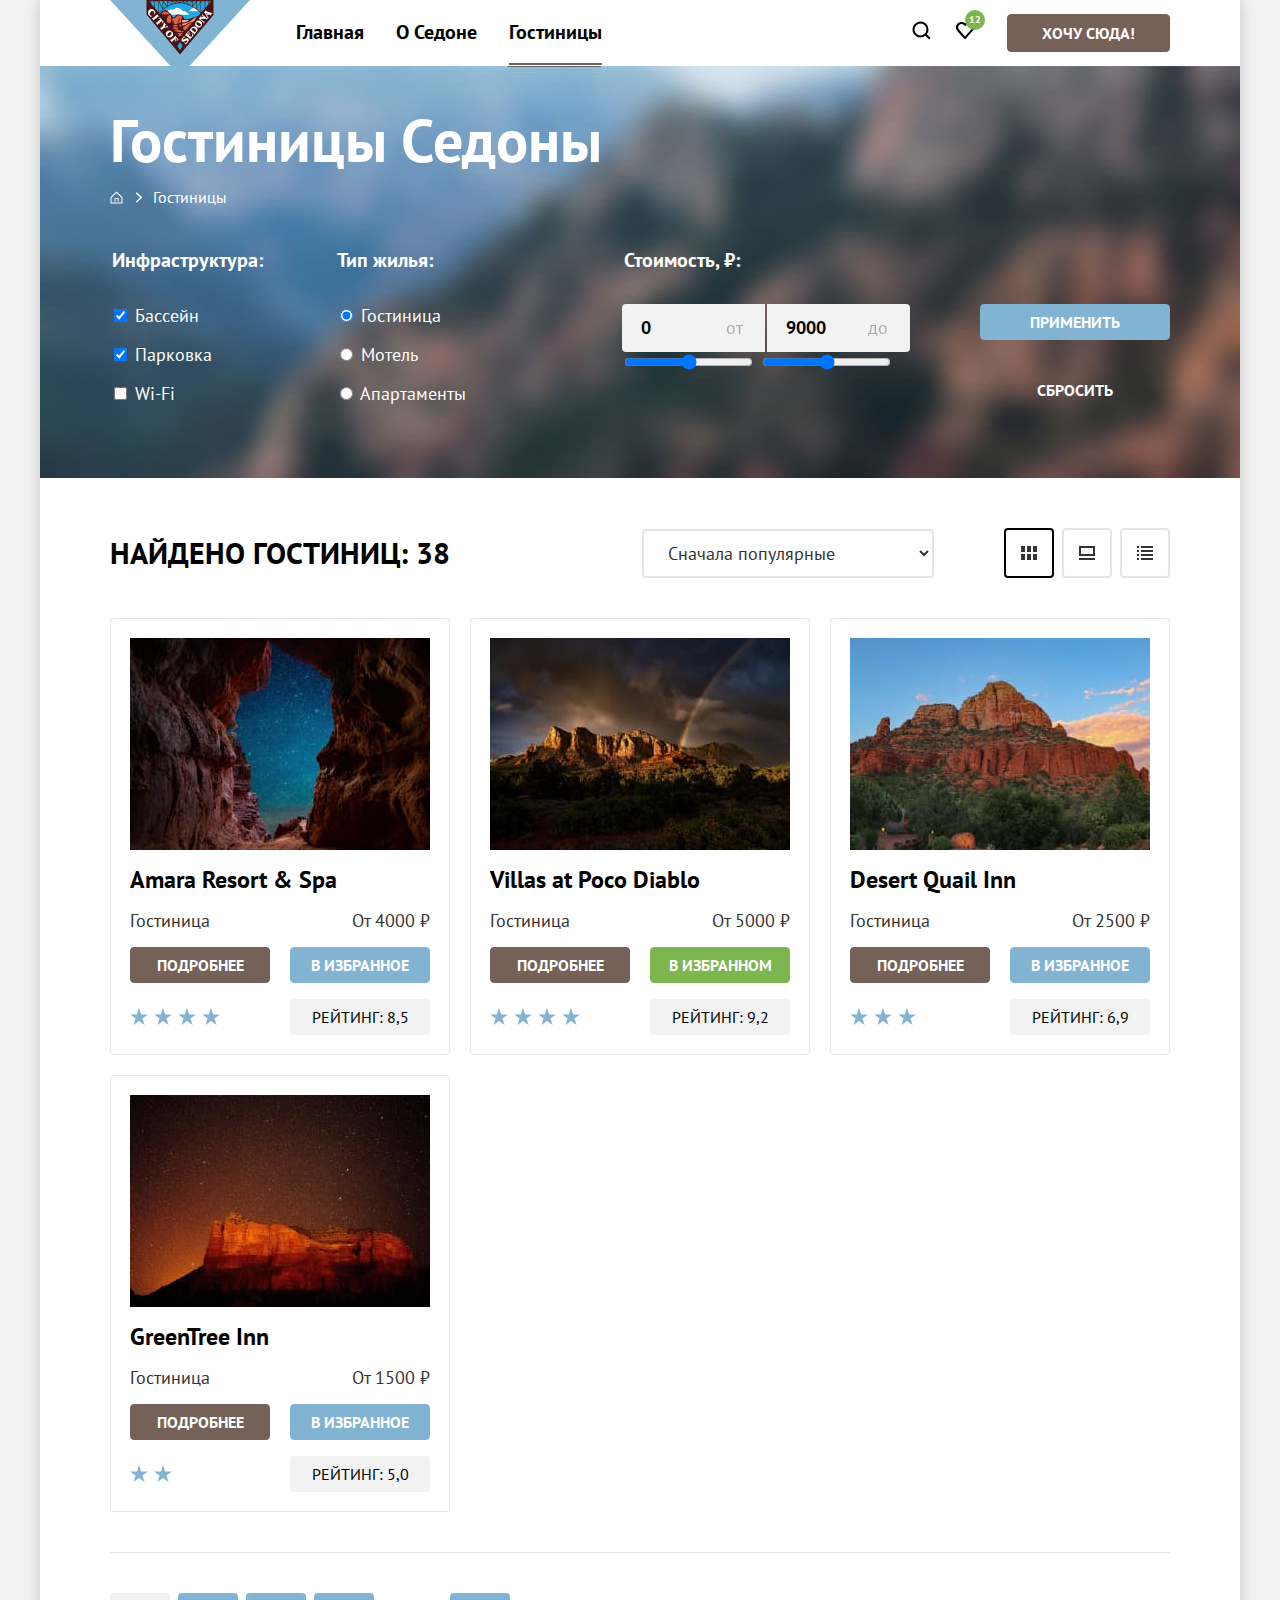
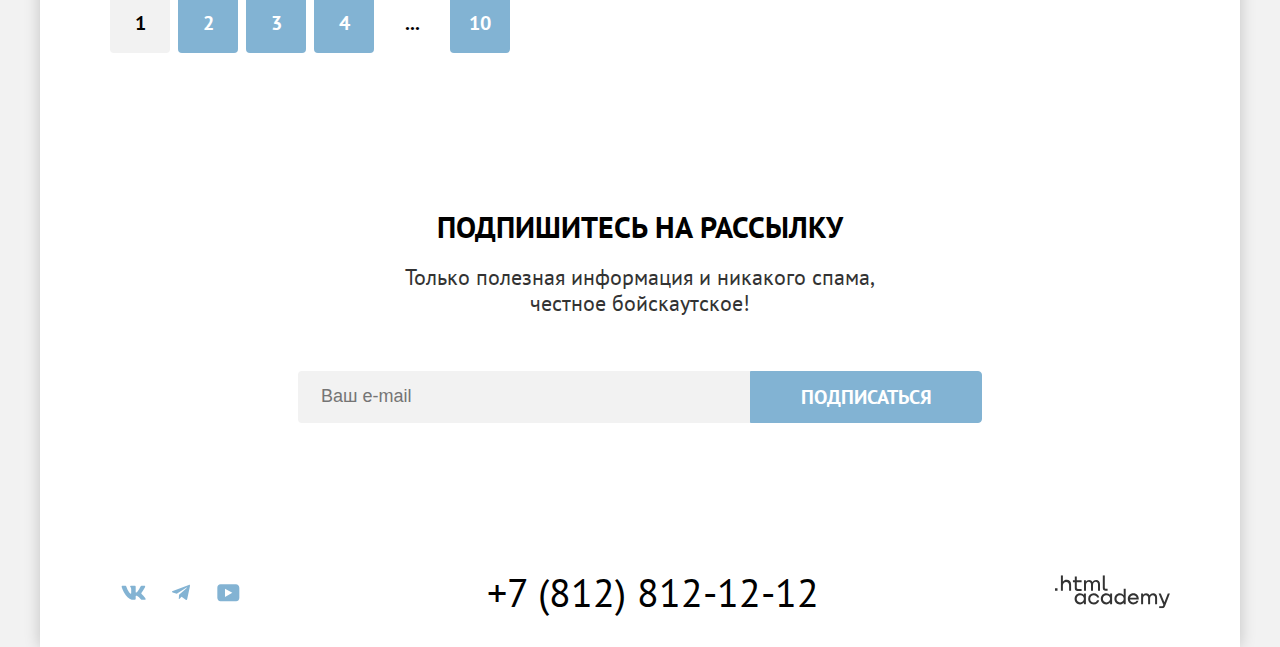
==== commit 053c671e: "Начало работы с формами" ====
--- a/catalog.html
+++ b/catalog.html
@@ -3,6 +3,7 @@
 <head>
   <meta charset="UTF-8">
   <meta http-equiv="X-UA-Compatible" content="ie=edge">
+  <link rel="icon" href="./images/favicon.png">
   <title>Каталог Седона</title>
   <link rel="stylesheet" href="styles/style.css">
 </head>
@@ -62,18 +63,21 @@
             <li class="catalog-filter-item">
               <label class="control">
                 <input class="control-input" type="checkbox" name="swimming-pool" checked>
+                <span class="control-mark"></span>
                 Бассейн
               </label>
             </li>
             <li class="catalog-filter-item">
               <label class="control">
                 <input class="control-input" type="checkbox" name="parking" checked>
+                <span class="control-mark"></span>
                 Парковка
               </label>
             </li>
             <li class="catalog-filter-item">
               <label class="control">
                 <input class="control-input" type="checkbox" name="wi-fi">
+                <span class="control-mark"></span>
                 Wi-Fi
               </label>
             </li>
@@ -108,13 +112,13 @@
             <li class="catalog-filter-period-item">
               <label class="period-item">
                 <span class="period-item-label">от</span>
-                <input class="period-item-input" type="text" name="min-price" placeholder="от" value="0">
+                <input class="period-item-input" type="number" name="min-price" placeholder="от" value="0">
               </label>
             </li>
             <li class="catalog-filter-period-item">
               <label class="period-item">
                 <span class="period-item-label">до</span>
-                <input class="period-item-input" type="text" name="max-price" placeholder="до" value="9000">
+                <input class="period-item-input" type="number" name="max-price" placeholder="до" value="9000">
               </label>
             </li>
           </ul>
--- a/styles/style.css
+++ b/styles/style.css
@@ -76,6 +76,27 @@
   text-align: center;
   align-content: center;
   cursor: pointer;
+  transition: background-color 0.3s, border-color 0.3s ease-in-out;
+}
+
+.link-button:not(.disabled):hover,
+.link-button:not(.disabled):focus-visible {
+  background-color: #615048;
+  border-color: #615048;
+  transition: background-color 0.3s, border-color 0.3s ease-in-out;
+}
+
+.link-button:not(.disabled):active,
+.navigation-link.link-button:not(.disabled):active {
+  background-color: #756157;
+  color: rgba(255, 255, 255, 0.3);
+  transition: background-color 0.3s, color 0.3s ease-in-out;
+}
+
+.link-button.disabled {
+  background-color: #e5e5e5;
+  color: var(--default-color);
+  border-color: #e5e5e5;
 }
 
 .action-button {
@@ -90,11 +111,45 @@
   display: block;
   text-align: center;
   align-content: center;
+  transition: background-color 0.3s, border-color 0.3s ease-in-out;
+}
+
+.action-button:not(.disabled):hover,
+.action-button:not(.disabled):focus-visible {
+  background-color: #68a2ca;
+  border-color: #68a2ca;
+  transition: background-color 0.3s, border-color 0.3s ease-in-out;
+}
+
+.action-button:not(.disabled):active {
+  background-color: #82b3d3;
+  border-color: #82b3d3;
+  color: rgba(255, 255, 255, 0.3);
+  transition: background-color 0.3s, border-color 0.3s, color 0.3s ease-in-out;
 }
 
 .action-button.favorite {
   background-color: #7db54f;
   border: 1px solid #7db54f;
+}
+
+.action-button.favorite:not(.disabled):hover,
+.action-button.favorite:not(.disabled):focus-visible {
+  background-color: #6c9e42;
+  border-color: #6c9e42;
+  transition: background-color 0.3s, border-color 0.3s ease-in-out;
+}
+
+.action-button.favorite:not(.disabled):active {
+  background-color: #7db54f;
+  border-color: #7db54f;
+  color: rgba(255, 255, 255, 0.3);
+}
+
+.action-button.disabled {
+  background-color: #e5e5e5;
+  color: var(--default-color);
+  border-color: #e5e5e5;
 }
 
 .reset-button {
@@ -109,7 +164,27 @@
   text-align: center;
   align-content: center;
   cursor: pointer;
-}
+  transition: border 0.3s ease-in-out;
+}
+
+.reset-button:hover {
+  opacity: 0.6;
+}
+
+.reset-button:not(.disabled):focus-visible {
+  outline: none;
+  border: 3px solid #83b3d3;
+  transition: border 0.3s ease-in-out;
+}
+
+.reset-button:not(.disabled):active {
+  color: rgba(255, 255, 255, 0.3);
+}
+
+.reset-button.disabled {
+  opacity: 0.1;
+}
+
 
 .index-grow {
   flex-grow: 1;
@@ -570,13 +645,34 @@
   padding: 14px 20px;
   max-height: 52px;
   max-width: 452px;
-  border: none;
+  border: 3px solid var(--default-color);
+  border-right: none;
   border-radius: 4px 0 0 4px;
+  transition: border 0.3s ease-in-out;
 }
 
 .catalog-page .notification-input {
   background-color: #f2F2F2;
-}
+  border-color: #f2F2F2;
+}
+
+.notification-input:not(:disabled):hover,
+.catalog-page .notification-input:not(:disabled):hover {
+  border-color: #83b3d3;
+  transition: border-color 0.3s ease-in-out;
+}
+
+.notification-input:focus-visible,
+.catalog-page .notification-input:focus-visible {
+  outline: none;
+  border-color: #83b3d3;
+  transition: border 0.3s ease-in-out;
+}
+
+.notification-input:disabled {
+  opacity: 0.6;
+}
+
 
 /* --------------- Catalog --------------- */
 
@@ -665,6 +761,22 @@
   gap: 2px;
 }
 
+.period-item {
+  position: relative;
+}
+
+
+.period-item-label {
+  position: absolute;
+  right: 0;
+  top: 50%;
+  transform: translateY(-50%);
+  padding-right: 22px;
+  font-size: 18px;
+  color: var(--main-color);
+  opacity: 0.3;
+}
+
 .period-item-input {
   font-family: inherit;
   font-size: 18px;
@@ -673,16 +785,34 @@
   color: var(--main-color);
   max-width: 143px;
   min-height: 48px;
-  border: none;
-  padding: 12px 20px;
+  border: 3px solid #F2F2F2;
+  padding: 8px 16px;
+  background-color: #F2F2F2;
+}
+
+.period-item-input::-webkit-outer-spin-button,
+.period-item-input::-webkit-inner-spin-button {
+  appearance: none;
+  margin: 0;
 }
 
 .catalog-filter-period-item:first-child .period-item-input {
   border-radius: 4px 0 0 4px;
+  padding-right: 40px;
 }
 
 .catalog-filter-period-item:last-child .period-item-input {
   border-radius: 0 4px 4px 0;
+  padding-right: 40px;
+}
+
+.period-item-input:hover {
+  background-color: #e5e5e5;
+}
+
+.period-item-input:focus-visible {
+  outline: none;
+  border-color: #83b3d3;
 }
 
 .control {
@@ -742,10 +872,12 @@
   color: var(--default-color);
   display: block;
   text-decoration: none;
+  transition: color 0.3s ease-in-out;
 }
 
 .breadcrumbs-link:not(.link-home):hover {
   color: rgba(255, 255, 255, 0.6);
+  transition: color 0.3s ease-in-out;
 }
 
 .breadcrumbs-link:not(.link-home):active {
@@ -799,6 +931,14 @@
   padding: 10px 20px;
   border: 2px solid #e5e5e5;
   border-radius: 4px;
+  transition: border-color 0.3s ease-in-out;
+}
+
+.select-control:hover,
+.select-control:focus-visible {
+  outline: none;
+  border-color: #83b3d3;
+  transition: border-color 0.3s ease-in-out;
 }
 
 .offers .option {
@@ -832,6 +972,8 @@
   display: block;
   border: 2px solid #e5e5e5;
   border-radius: 4px;
+  transition: border-color 0.3s ease-in-out;
+
 }
 
 .offers-view-link.selected {
@@ -874,11 +1016,15 @@
 .offers-view-link:hover,
 .offers-view-link:active {
   border-color: var(--main-color);
+  transition: border-color 0.3s ease-in-out;
 }
 
 .offers-view-link:focus-visible {
+  outline: none;
   border: 2px solid #68a2ca;
-}
+  transition: border-color 0.3s ease-in-out;
+}
+
 
 .offer-card {
   box-shadow: inset 0 0 0 1px #e6e6e6;
@@ -1016,11 +1162,13 @@
   text-transform: uppercase;
   text-decoration: none;
   background-color: #82b3d3;
+  transition: background-color 0.3s ease-in-out;
 }
 
 .pagination-link:not(.pagination-current):not(.periods):hover,
 .pagination-link:not(.pagination-current):not(.periods):focus-visible {
   background-color: #68a2ca;
+  transition: background-color 0.3s ease-in-out;
 }
 
 .pagination-link:not(.pagination-current):not(.periods):active {
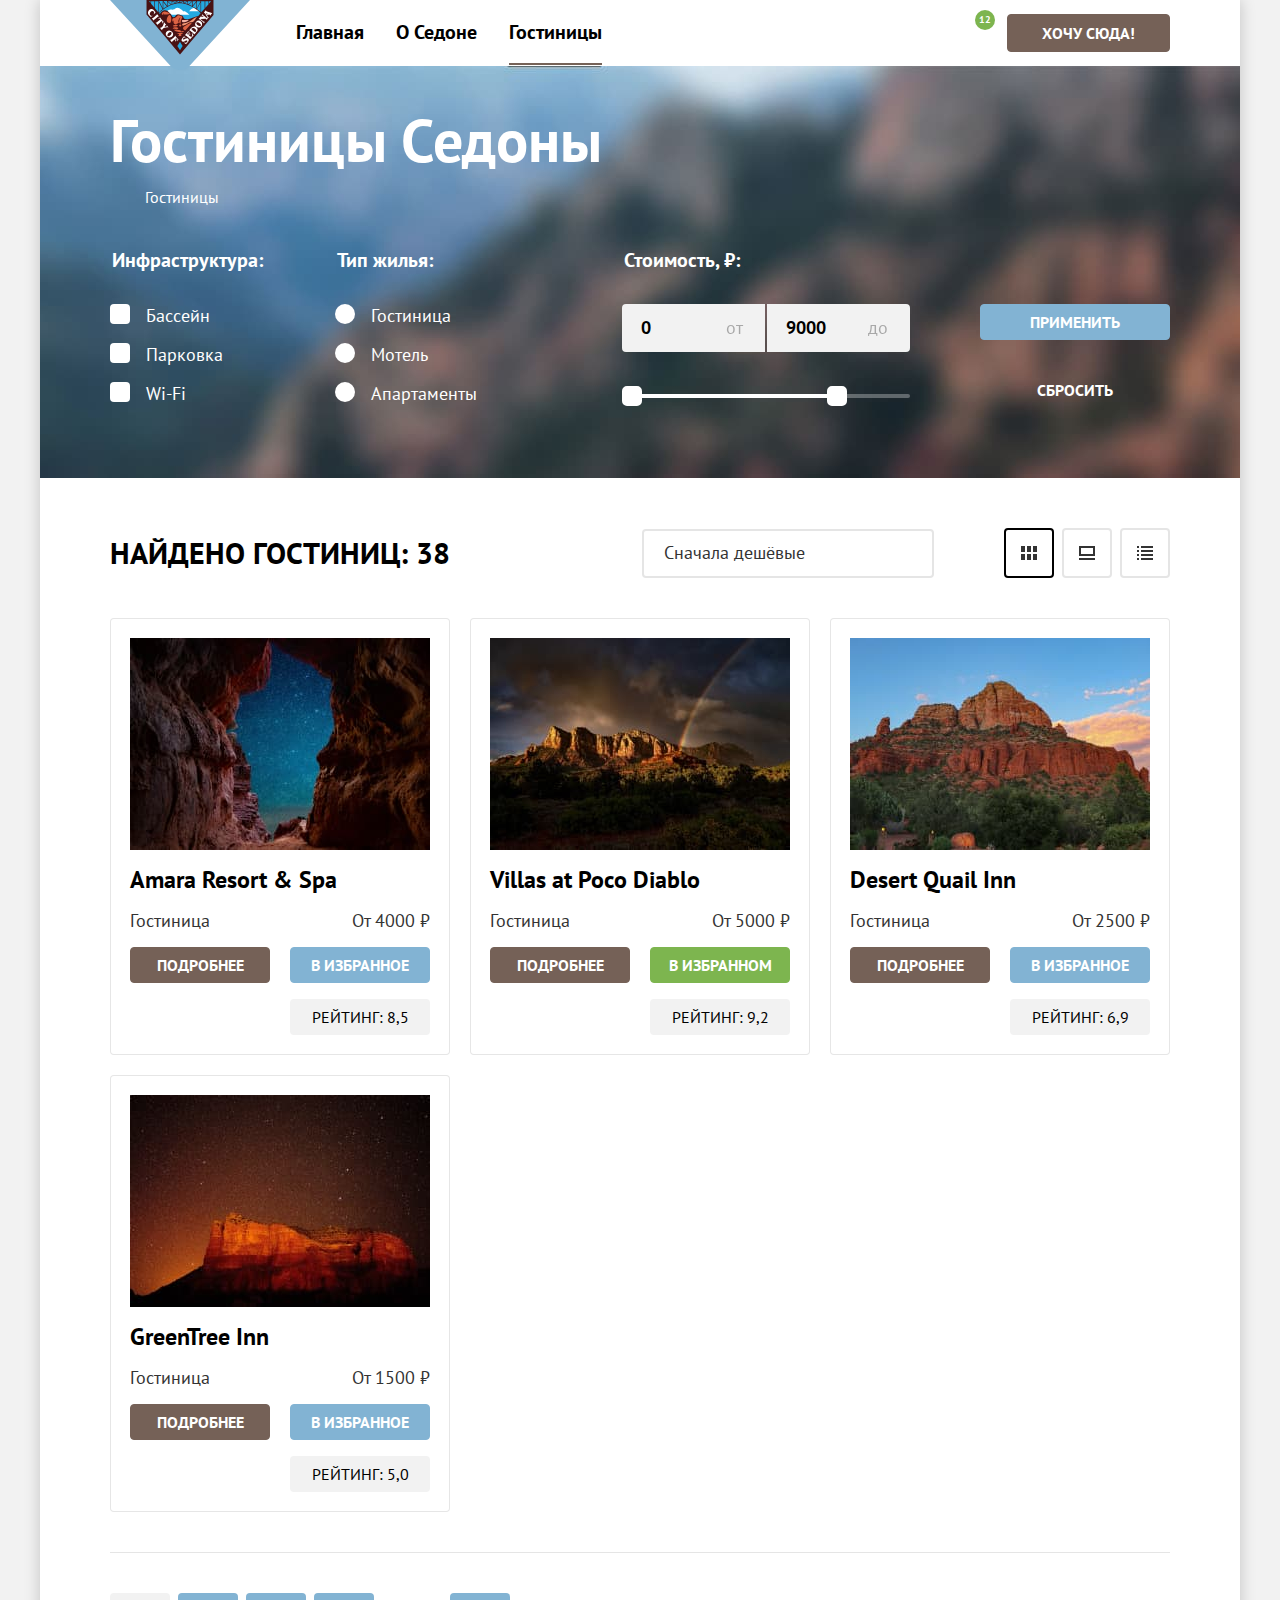
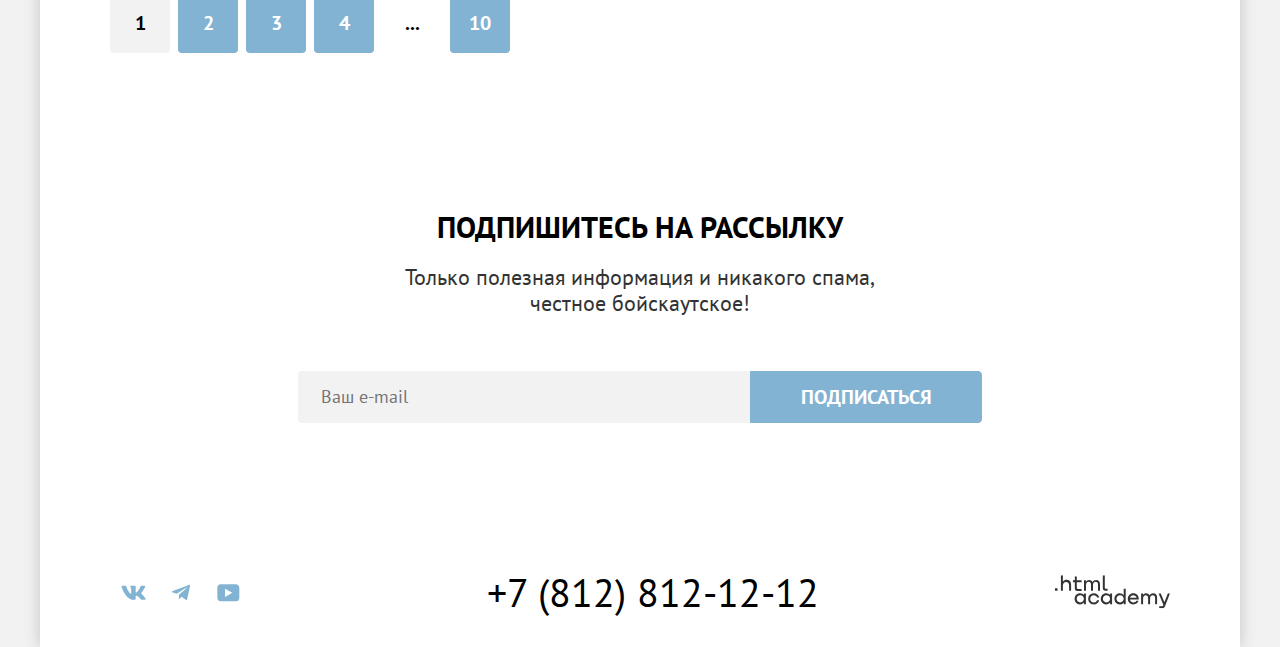
==== commit 2f8535e9: "Проведена работа с чекбоксами" ====
--- a/catalog.html
+++ b/catalog.html
@@ -62,21 +62,21 @@
           <ul class="catalog-filter-list">
             <li class="catalog-filter-item">
               <label class="control">
-                <input class="control-input" type="checkbox" name="swimming-pool" checked>
+                <input class="control-input visually-hidden" type="checkbox" name="swimming-pool" checked>
                 <span class="control-mark"></span>
                 Бассейн
               </label>
             </li>
             <li class="catalog-filter-item">
               <label class="control">
-                <input class="control-input" type="checkbox" name="parking" checked>
+                <input class="control-input visually-hidden" type="checkbox" name="parking" checked>
                 <span class="control-mark"></span>
                 Парковка
               </label>
             </li>
             <li class="catalog-filter-item">
               <label class="control">
-                <input class="control-input" type="checkbox" name="wi-fi">
+                <input class="control-input visually-hidden" type="checkbox" name="wi-fi">
                 <span class="control-mark"></span>
                 Wi-Fi
               </label>
@@ -88,19 +88,22 @@
           <ul class="catalog-filter-list">
             <li class="catalog-filter-item">
               <label class="control">
-                <input class="control-input" type="radio" name="housing" value="apartments" checked>
+                <input class="control-input visually-hidden" type="radio" name="housing" value="apartments" checked>
+                <span class="control-mark"></span>
                 Гостиница
               </label>
             </li>
             <li class="catalog-filter-item">
               <label class="control">
-                <input class="control-input" type="radio" name="housing" value="motel">
+                <input class="control-input visually-hidden" type="radio" name="housing" value="motel">
+                <span class="control-mark"></span>
                 Мотель
               </label>
             </li>
             <li class="catalog-filter-item">
               <label class="control">
-                <input class="control-input" type="radio" name="housing" value="suite">
+                <input class="control-input visually-hidden" type="radio" name="housing" value="suite">
+                <span class="control-mark"></span>
                 Апартаменты
               </label>
             </li>
@@ -112,25 +115,27 @@
             <li class="catalog-filter-period-item">
               <label class="period-item">
                 <span class="period-item-label">от</span>
-                <input class="period-item-input" type="number" name="min-price" placeholder="от" value="0">
+                <input class="period-item-input" type="number" name="min-price" value="0">
               </label>
             </li>
             <li class="catalog-filter-period-item">
               <label class="period-item">
                 <span class="period-item-label">до</span>
-                <input class="period-item-input" type="number" name="max-price" placeholder="до" value="9000">
+                <input class="period-item-input" type="number" name="max-price" value="9000">
               </label>
             </li>
           </ul>
-          <div class="catalog-filter-period-range">
-            <label class="period-range-item">
-              <span class="visually-hidden">Минимальная цена на промежутке</span>
-              <input class="period-range-item-input" type="range" min="0" max="9000" name="price-range">
-            </label>
-            <label class="period-range-item">
-              <span class="visually-hidden">Максимальная цена на промежутке</span>
-              <input class="period-range-item-input" type="range" min="0" max="9000" name="price-range">
-            </label>
+          <div class="catalog-filter period-range">
+            <div class="range-scale">
+              <div class="range-bar" style="left: 0px; width: 210px">
+                <button class="range-toggle toggle-min">
+                  <span class="visually-hidden">Изменить минимальную цену</span>
+                </button>
+                <button class="range-toggle toggle-max">
+                  <span class="visually-hidden">Изменить максимальную цену</span>
+                </button>
+              </div>
+            </div>
           </div>
         </fieldset>
         <div class="catalog-filter-button-wrapper">
@@ -143,8 +148,8 @@
       <div class="offers-menu">
         <h2 class="offers-count">Найдено гостиниц: <span>38</span></h2>
         <select class="offers select-control" aria-label="Сортировка">
+          <option class="option" value="cheap">Сначала дешёвые</option>
           <option class="option" value="popular">Сначала популярные</option>
-          <option class="option" value="cheap">Сначала дешёвые</option>
           <option class="option" value="expensive">Сначала дорогие</option>
         </select>
         <ul class="offers-view">
--- a/styles/style.css
+++ b/styles/style.css
@@ -286,11 +286,11 @@
 }
 
 .link-search:before {
-  content: url("../images/icons/search.svg");
+  content: url("../images/icons/service/search.svg");
 }
 
 .link-favorite:before {
-  content: url("../images/icons/heart.svg");
+  content: url("../images/icons/service/heart.svg");
   position: relative;
 }
 
@@ -322,7 +322,7 @@
   background-color: #3f5e72;
   background: url("../images/decorate/decorate-img/divider.png") bottom / 1200px 50px no-repeat,
   url("../images/decorate/background/index-background.jpg") no-repeat;
-  background-size: 100% auto;
+  background-size: 100%;
   padding: 50px 0 80px;
 }
 
@@ -639,6 +639,7 @@
 
 .notification-input {
   font-size: 18px;
+  font-family: inherit;
   line-height: 1.33;
   font-weight: 400;
   flex-grow: 1;
@@ -765,7 +766,6 @@
   position: relative;
 }
 
-
 .period-item-label {
   position: absolute;
   right: 0;
@@ -803,7 +803,7 @@
 
 .catalog-filter-period-item:last-child .period-item-input {
   border-radius: 0 4px 4px 0;
-  padding-right: 40px;
+  padding-right: 43px;
 }
 
 .period-item-input:hover {
@@ -815,10 +815,120 @@
   border-color: #83b3d3;
 }
 
+.catalog-filter.period-range {
+  display: block;
+}
+
+.range-scale {
+  position: relative;
+  height: 4px;
+  margin-top: 42px;
+  background-color: rgba(255, 255, 255, 0.3);
+  border-radius: 2px;
+}
+
+.range-bar {
+  position: absolute;
+  height: 4px;
+  background-color: var(--default-color);
+}
+
+.range-toggle {
+  position: absolute;
+  width: 20px;
+  height: 20px;
+  background: var(--default-color);
+  border: 2px solid var(--default-color);
+  border-radius: 5px;
+  cursor: pointer;
+  transition: background-color 0.3s ease-in-out;
+}
+
+.range-toggle:hover {
+  box-shadow: 0 4px 10px 0 rgba(0, 0, 0, 0.25);
+  transition: background-color 0.3s ease-in-out;
+}
+
+.range-toggle:active {
+  box-shadow: 0 7px 15px 0 rgba(0, 0, 0, 0.4);
+}
+
+.range-toggle:focus-visible {
+  box-shadow: 0 4px 10px 0 rgba(0, 0, 0, 0.25);
+  outline: 3px solid #82b3d3;
+}
+
+.toggle-min {
+  left: 0;
+  top: -8px;
+}
+
+.toggle-max {
+  top: -8px;
+  left: 205px;
+}
+
 .control {
   font-size: 18px;
   line-height: 1.28;
   color: var(--default-color);
+  position: relative;
+  display: block;
+  padding-left: 36px;
+  cursor: pointer;
+  transition: color 0.3s ease-in-out;
+}
+
+.control-mark {
+  position: absolute;
+  left: 0;
+  width: 20px;
+  height: 20px;
+  background-color: var(--default-color);
+  border-radius: 4px;
+  transition: background-color 0.3s ease-in-out;
+}
+
+.control:hover {
+  color: rgba(255, 255, 255, 0.6);
+  transition: color 0.3s ease-in-out;
+}
+
+.control:hover .control-mark,
+.control:active .control-mark {
+  background-color: rgba(255, 255, 255, 0.6);
+  transition: background-color 0.3s ease-in-out;
+}
+
+.control-input:focus-visible + .control-mark {
+  outline: 3px solid #83b3d3;
+}
+
+.control-input:disabled + .control-mark {
+  background-color: rgba(255, 255, 255, 0.6);
+  transition: background-color 0.3s ease-in-out;
+}
+
+.control-input[type="checkbox"]:checked + .control-mark::before {
+  display: block;
+  content: "";
+  mask-image: url("../images/icons/service/control_checkbox.svg");
+  background-color: #3f5e72;
+  width: 20px;
+  height: 20px;
+}
+
+.control-input[type="radio"] + .control-mark {
+  border-radius: 50%;
+}
+
+.control-input[type="radio"]:checked + .control-mark::before {
+  display: block;
+  content: "";
+  mask-image: url("../images/icons/service/control_radio.svg");
+  background-color: #3f5e72;
+  width: 20px;
+  height: 20px;
 }
 
 .catalog-filter-button-wrapper {
@@ -857,7 +967,7 @@
 }
 
 .link-home {
-  background: url("../images/icons/home.svg") no-repeat;
+  background: url("../images/icons/service/home.svg") no-repeat;
   width: 15px;
   height: 13px;
   display: block;
@@ -885,7 +995,7 @@
 }
 
 .breadcrumbs-link:before {
-  content: url("../images/icons/arrow.svg");
+  content: url("../images/icons/service/arrow.svg");
   margin-right: 10px;
 }
 
@@ -918,6 +1028,10 @@
 }
 
 .offers.select-control {
+  margin-left: auto;
+}
+
+.select-control {
   box-sizing: border-box;
   font-family: inherit;
   font-size: 18px;
@@ -925,13 +1039,17 @@
   font-weight: 400;
   color: var(--second-color);
   background-color: var(--default-color);
-  margin-left: auto;
   min-width: 292px;
   min-height: 49px;
+  appearance: none;
+  margin: 0;
   padding: 10px 20px;
   border: 2px solid #e5e5e5;
   border-radius: 4px;
   transition: border-color 0.3s ease-in-out;
+  background-image: url("../images/icons/service/arrow_y.svg");
+  background-repeat: no-repeat;
+  background-position: right 16px center;
 }
 
 .select-control:hover,
@@ -1117,7 +1235,7 @@
 }
 
 .star {
-  background-image: url("../images/icons/star.svg");
+  background-image: url("../images/icons/service/star.svg");
   width: 18px;
   height: 18px;
   margin-right: 6px;
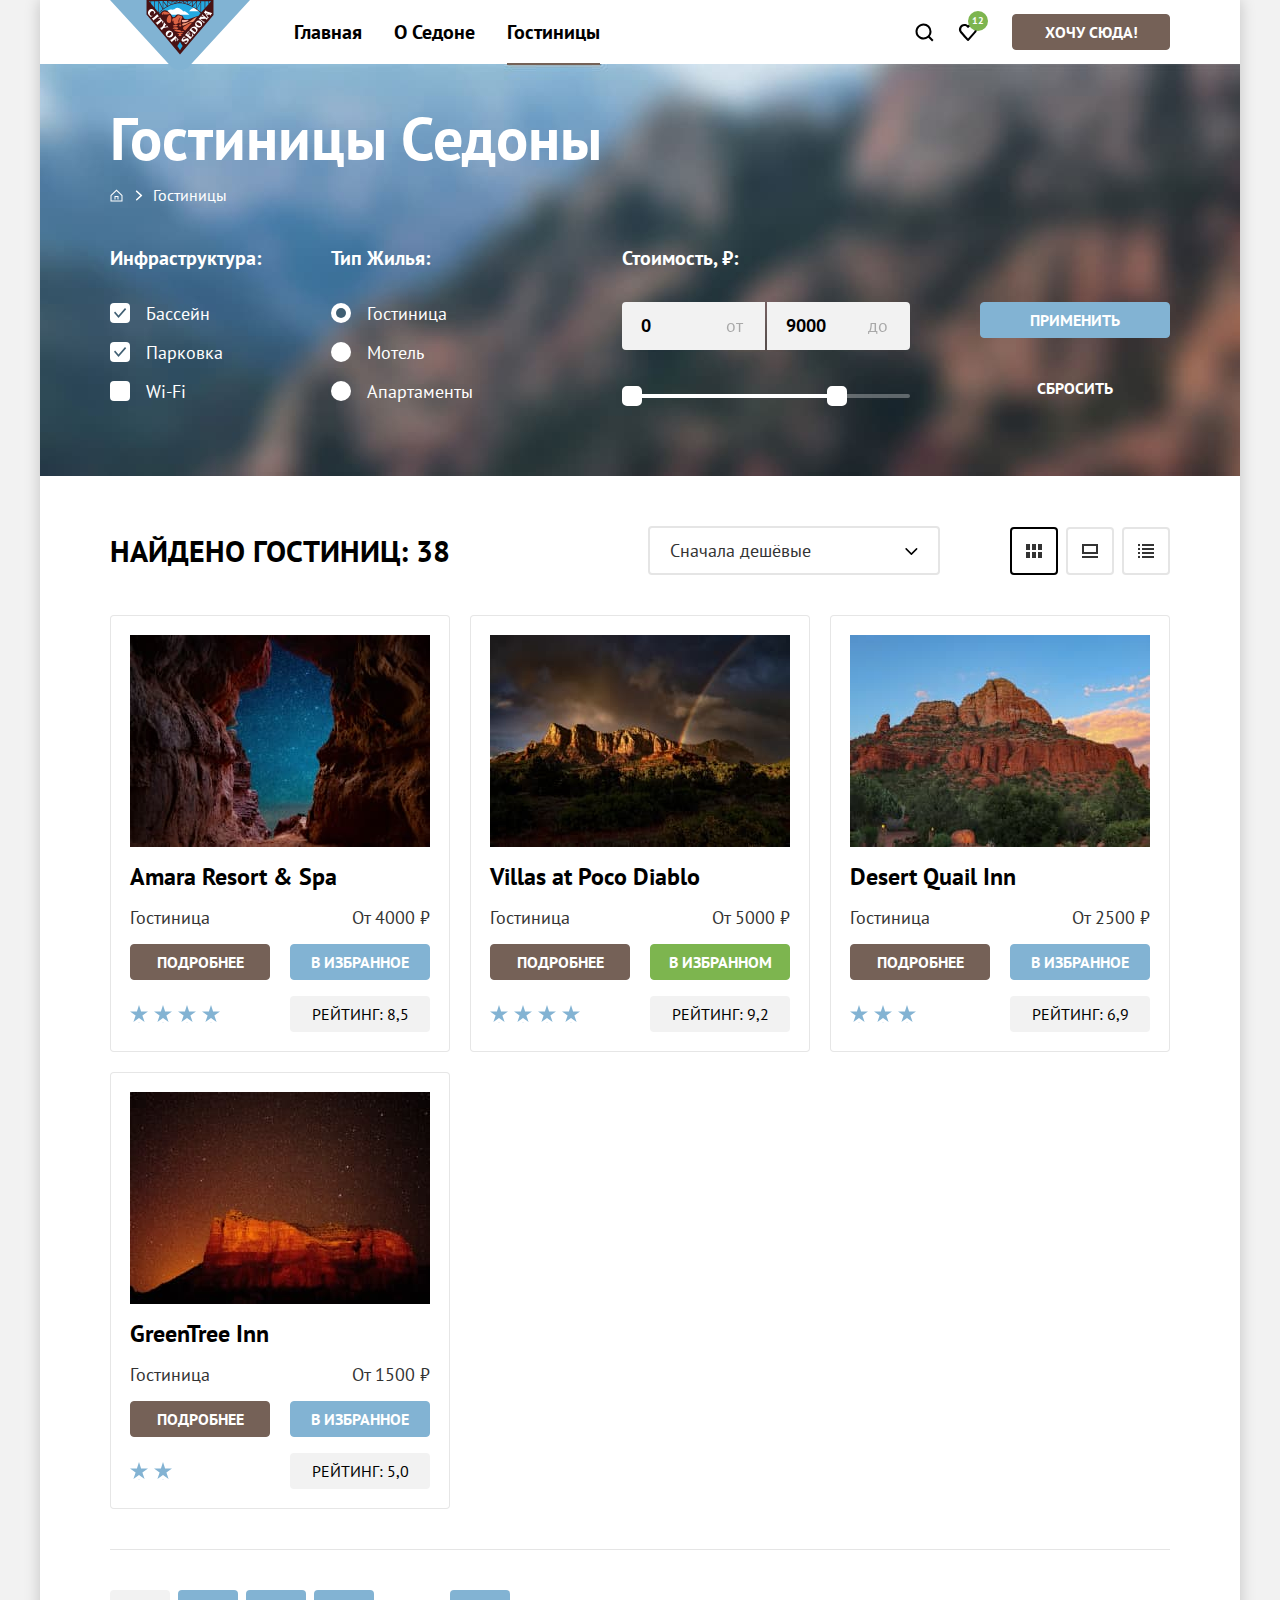
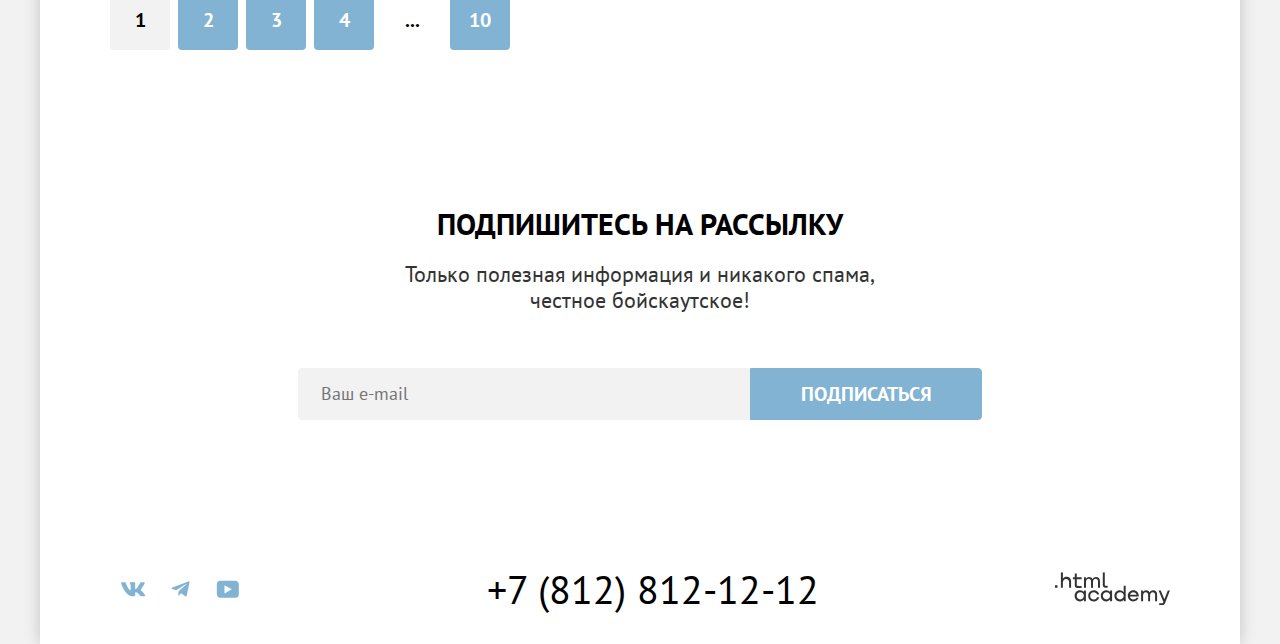
==== commit dfb76965: "Merge pull request #7 from Daria-Petrova/master" ====
--- a/catalog.html
+++ b/catalog.html
@@ -3,13 +3,13 @@
 <head>
   <meta charset="UTF-8">
   <meta http-equiv="X-UA-Compatible" content="ie=edge">
-  <link rel="icon" href="./images/favicon.png">
+  <link rel="icon" href="./images/favicon.ico">
   <title>Каталог Седона</title>
   <link rel="stylesheet" href="styles/style.css">
 </head>
 <body>
 <div class="main-container">
-  <header class="main-header">
+  <header class="main-header" data-test="header">
     <nav class="navigation">
       <a class="logo-link" href="index.html">
         <img class="logo" src="images/logo/logo.svg" width="140" height="70" alt="Логотип сайта">
@@ -43,8 +43,8 @@
       </ul>
     </nav>
   </header>
-  <main class="main-catalog index-grow">
-    <header class="catalog-header">
+  <main class="main-catalog index-grow" data-test="main">
+    <header class="catalog-header" data-test=" filter">
       <h1 class="catalog-header-title">Гостиницы Седоны</h1>
       <ol class="breadcrumbs">
         <li class="breadcrumbs-item">
@@ -115,13 +115,19 @@
             <li class="catalog-filter-period-item">
               <label class="period-item">
                 <span class="period-item-label">от</span>
-                <input class="period-item-input" type="number" name="min-price" value="0">
+                <input class="period-item-input"
+                       type="number"
+                       name="min-price"
+                       value="0">
               </label>
             </li>
             <li class="catalog-filter-period-item">
               <label class="period-item">
                 <span class="period-item-label">до</span>
-                <input class="period-item-input" type="number" name="max-price" value="9000">
+                <input class="period-item-input"
+                       type="number"
+                       name="max-price"
+                       value="9000">
               </label>
             </li>
           </ul>
@@ -144,7 +150,7 @@
         </div>
       </form>
     </header>
-    <section class="catalog-offers">
+    <section class="catalog-offers" data-test="catalog">
       <div class="offers-menu">
         <h2 class="offers-count">Найдено гостиниц: <span>38</span></h2>
         <select class="offers select-control" aria-label="Сортировка">
@@ -179,7 +185,7 @@
           </a>
           <p class="offer-card-info">
             <span class="offer-card-type">Гостиница</span>
-            <b class="offer-card-price">От 4000 ₽</b>
+            <b class="offer-card-price">От <span>4000</span> ₽</b>
           </p>
           <div class="offer-card-action">
             <a class="offer-link link-button" href="#">Подробнее</a>
@@ -192,7 +198,7 @@
               <li class="star"></li>
               <li class="star"></li>
             </ul>
-            <p class="rating-number">Рейтинг: 8,5</p>
+            <p class="rating-number">Рейтинг: <span>8,5</span></p>
           </div>
         </li>
         <li class="offer-card">
@@ -203,7 +209,7 @@
           </a>
           <p class="offer-card-info">
             <span class="offer-card-type">Гостиница</span>
-            <b class="offer-card-price">От 5000 ₽</b>
+            <b class="offer-card-price">От <span>5000</span> ₽</b>
           </p>
           <div class="offer-card-action">
             <a class="offer-link link-button" href="#">Подробнее</a>
@@ -216,7 +222,7 @@
               <li class="star"></li>
               <li class="star"></li>
             </ul>
-            <p class="rating-number">Рейтинг: 9,2</p>
+            <p class="rating-number">Рейтинг: <span>9,2</span></p>
           </div>
         </li>
         <li class="offer-card">
@@ -227,7 +233,7 @@
           </a>
           <p class="offer-card-info">
             <span class="offer-card-type">Гостиница</span>
-            <b class="offer-card-price">От 2500 ₽</b>
+            <b class="offer-card-price">От <span>2500</span> ₽</b>
           </p>
           <div class="offer-card-action">
             <a class="offer-link link-button" href="#">Подробнее</a>
@@ -239,7 +245,7 @@
               <li class="star"></li>
               <li class="star"></li>
             </ul>
-            <p class="rating-number">Рейтинг: 6,9</p>
+            <p class="rating-number">Рейтинг: <span>6,9</span></p>
           </div>
         </li>
         <li class="offer-card">
@@ -250,7 +256,7 @@
           </a>
           <p class="offer-card-info">
             <span class="offer-card-type">Гостиница</span>
-            <b class="offer-card-price">От 1500 ₽</b>
+            <b class="offer-card-price">От <span>1500</span> ₽</b>
           </p>
           <div class="offer-card-action">
             <a class="offer-link link-button" href="#">Подробнее</a>
@@ -261,7 +267,7 @@
               <li class="star"></li>
               <li class="star"></li>
             </ul>
-            <p class="rating-number">Рейтинг: 5,0</p>
+            <p class="rating-number">Рейтинг: <span>5,0</span></p>
           </div>
         </li>
       </ul>
@@ -286,7 +292,7 @@
         </li>
       </ul>
     </section>
-    <section class="notification catalog-page">
+    <section class="notification catalog-page" data-test="subscribe">
       <h2 class="notification-title">Подпишитесь на рассылку</h2>
       <p class="notification-subtitle">Только полезная информация и никакого спама, честное бойскаутское!</p>
       <form class="notification-form" action="https://echo.htmlacademy.ru/" method="post">
@@ -296,7 +302,7 @@
       </form>
     </section>
   </main>
-  <footer class="main-footer">
+  <footer class="main-footer" data-test="footer">
     <section class="contact">
       <h2 class="visually-hidden">Контакты</h2>
       <ul class="contact-social-list">
--- a/styles/style.css
+++ b/styles/style.css
@@ -214,7 +214,7 @@
   display: flex;
   width: 1060px;
   margin: 0 auto;
-  column-gap: 30px;
+  column-gap: 28px;
 }
 
 .logo-link {
@@ -236,7 +236,7 @@
 }
 
 .navigation-list .navigation-item {
-  align-content: flex-start;
+  align-content: center;
 }
 
 .navigation-user {
@@ -255,6 +255,10 @@
   display: block;
   max-width: 250px;
   position: relative;
+}
+
+.navigation-link:not(.navigation-link-current):not(.link-button):hover {
+  color: #83b3d3;
 }
 
 .navigation-link-current.navigation-link::after {
@@ -270,13 +274,15 @@
 .navigation-link.link-button {
   font-size: 16px;
   line-height: 1.25;
-  padding: 8px 34px;
+  padding: 7px 8px;
   display: block;
   color: var(--default-color);
+  min-height: 34px;
+  min-width: 158px;
 }
 
 .navigation-item .link-button {
-  margin: 14px 0 14px 20px;
+  margin: 14px 0 14px 22px;
 }
 
 .link-search,
@@ -287,11 +293,17 @@
 
 .link-search:before {
   content: url("../images/icons/service/search.svg");
+  display: block;
+  width: 20px;
+  height: 20px;
 }
 
 .link-favorite:before {
   content: url("../images/icons/service/heart.svg");
   position: relative;
+  display: block;
+  width: 20px;
+  height: 20px;
 }
 
 .favorite-count {
@@ -319,11 +331,10 @@
 
 .representation {
   color: var(--main-color);
-  background-color: #3f5e72;
-  background: url("../images/decorate/decorate-img/divider.png") bottom / 1200px 50px no-repeat,
-  url("../images/decorate/background/index-background.jpg") no-repeat;
+  background: #3f5e72 url("../images/decorate/background/index-background.jpg") no-repeat;
   background-size: 100%;
-  padding: 50px 0 80px;
+  padding: 51px 0 82px;
+  clip-path: polygon(20.83% 88%, 20.84% 93.03%, -0% 88%, -0% 0%, 100% 0%, 100.00% 88%, 79.17% 93.02%, 79.17% 88%, 50% 100%);
 }
 
 .representation-image {
@@ -335,7 +346,7 @@
 
 .advantages {
   background-color: var(--default-color);
-  padding-top: 70px;
+  padding-top: 69px;
 }
 
 .advantages-title {
@@ -375,7 +386,7 @@
   display: flex;
   flex-direction: column;
   align-self: center;
-  padding: 80px;
+  padding: 70px 80px;
 }
 
 .advantages-item.item-dark {
@@ -437,6 +448,9 @@
   opacity: 0.3;
 }
 
+.advantages-item-image {
+  display: block;
+}
 
 .advantages-item-description {
   margin: 30px 0 0;
@@ -735,11 +749,13 @@
 }
 
 .catalog-filter-title {
+  padding: 0;
   margin-bottom: 32px;
   font-size: 20px;
   line-height: 1.2;
   font-weight: 700;
   color: var(--default-color);
+  text-transform: capitalize;
 }
 
 .catalog-filter-item {
@@ -822,7 +838,7 @@
 .range-scale {
   position: relative;
   height: 4px;
-  margin-top: 42px;
+  margin-top: 44px;
   background-color: rgba(255, 255, 255, 0.3);
   border-radius: 2px;
 }
@@ -882,6 +898,8 @@
 .control-mark {
   position: absolute;
   left: 0;
+  top: 50%;
+  transform: translateY(-50%);
   width: 20px;
   height: 20px;
   background-color: var(--default-color);
@@ -912,7 +930,7 @@
 .control-input[type="checkbox"]:checked + .control-mark::before {
   display: block;
   content: "";
-  mask-image: url("../images/icons/service/control_checkbox.svg");
+  mask: url("../images/icons/service/control_checkbox.svg") no-repeat center;
   background-color: #3f5e72;
   width: 20px;
   height: 20px;
@@ -925,7 +943,7 @@
 .control-input[type="radio"]:checked + .control-mark::before {
   display: block;
   content: "";
-  mask-image: url("../images/icons/service/control_radio.svg");
+  mask: url("../images/icons/service/control_radio.svg") no-repeat center;
   background-color: #3f5e72;
   width: 20px;
   height: 20px;
@@ -1050,6 +1068,7 @@
   background-image: url("../images/icons/service/arrow_y.svg");
   background-repeat: no-repeat;
   background-position: right 16px center;
+  cursor: pointer;
 }
 
 .select-control:hover,
@@ -1086,7 +1105,7 @@
 }
 
 .offers-view-link {
-  padding: 16px 15px;
+  padding: 15px 14px;
   display: block;
   border: 2px solid #e5e5e5;
   border-radius: 4px;
@@ -1105,7 +1124,7 @@
   height: 14px;
   align-items: center;
   justify-content: center;
-  mask-image: url("../images/icons/view/view-flat.svg");
+  mask: url("../images/icons/view/view-flat.svg") no-repeat center;
   background-color: #333333;
 }
 
@@ -1116,7 +1135,7 @@
   height: 14px;
   align-items: center;
   justify-content: center;
-  mask-image: url("../images/icons/view/view-main.svg");
+  mask: url("../images/icons/view/view-main.svg") no-repeat center;
   background-color: #333333;
 }
 
@@ -1127,7 +1146,7 @@
   height: 14px;
   align-items: center;
   justify-content: center;
-  mask-image: url("../images/icons/view/view-table.svg");
+  mask: url("../images/icons/view/view-table.svg") no-repeat center;
   background-color: #333333;
 }
 
@@ -1177,6 +1196,7 @@
   display: grid;
   grid: 1fr / 1fr 1fr;
   gap: 20px;
+  align-items: end;
 }
 
 .offer-card-type {
@@ -1339,7 +1359,7 @@
   display: block;
   text-align: center;
   align-content: center;
-  mask-image: url("../images/icons/social/social-vk.svg");
+  mask: url("../images/icons/social/social-vk.svg") no-repeat center;
   background-color: #83b3d3;
 }
 
@@ -1350,7 +1370,7 @@
   display: block;
   text-align: center;
   align-content: center;
-  mask-image: url("../images/icons/social/social-telegram.svg");
+  mask: url("../images/icons/social/social-telegram.svg") no-repeat center;
   background-color: #83b3d3;
 }
 
@@ -1361,7 +1381,7 @@
   display: block;
   text-align: center;
   align-content: center;
-  mask-image: url("../images/icons/social/social-youtube.svg");
+  mask: url("../images/icons/social/social-youtube.svg") no-repeat center;
   background-color: #83b3d3;
   transition: background-color 0.3s ease-in-out;
 }
@@ -1416,7 +1436,7 @@
 
 .contact-developer-link::before {
   content: "";
-  mask-image: url("../images/logo/logo-htmlacademy.svg");
+  mask: url("../images/logo/logo-htmlacademy.svg") no-repeat center;
   background-color: #333333;
   display: block;
   width: 115px;
@@ -1437,4 +1457,374 @@
   opacity 0.3s ease-in-out;
 }
 
-
+/* -------------- modal-content------------------*/
+
+.modal-container {
+  position: fixed;
+  top: 0;
+  left: 0;
+  width: 100%;
+  height: 100%;
+  display: flex;
+  background-color: rgba(255, 255, 255, 0.6);
+}
+
+.modal-container.close {
+  display: none;
+}
+
+.modal {
+  position: relative;
+  margin: auto;
+  padding: 64px 70px;
+  background-color: var(--default-color);
+  box-shadow: 0 25px 50px 0 rgba(0, 0, 0, 0.15);
+  border-radius: 30px;
+}
+
+.modal-search {
+  width: 717px;
+}
+
+.modal-close-button {
+  position: absolute;
+  padding: 0;
+  top: 64px;
+  right: 52px;
+  width: 52px;
+  height: 52px;
+  background-color: #f2F2F2;
+  border-radius: 50%;
+  border: none;
+  cursor: pointer;
+}
+
+.modal-close-button:before {
+  content: url("../images/icons/service/cross.svg");
+  display: block;
+  padding: 15px;
+}
+
+.modal-close-button:hover,
+.modal-close-button:active {
+  background-color: #e5e5e5;
+}
+
+.modal-close-button:focus-visible {
+  outline: none;
+  outline: 3px solid #83b3d3;
+  background-color: #e5e5e5;
+}
+
+.modal-close-button:active.modal-close-button:before {
+  opacity: 0.3;
+}
+
+.search-form {
+  display: flex;
+  flex-direction: column;
+}
+
+.search-form-title {
+  font-family: inherit;
+  font-weight: 700;
+  font-size: 30px;
+  line-height: 1.2;
+  text-transform: uppercase;
+  color: var(--main-color);
+  margin: 0 0 64px;
+  padding-right: 40px;
+}
+
+.date-field {
+  position: relative;
+  display: grid;
+  grid: 1fr minmax(20px, auto) /1fr 440px;
+  column-gap: 10px;
+  row-gap: 4px;
+  grid-template-areas:
+    "label input"
+    ". subtitle";
+}
+
+.date-field .form-label {
+  grid-area: label;
+  align-content: center;
+}
+
+.form-label {
+  font-family: inherit;
+  font-weight: 700;
+  font-size: 20px;
+  line-height: 1.2;
+  text-transform: capitalize;
+  color: var(--main-color);
+}
+
+.date-field .form-input {
+  grid-area: input;
+  padding: 12px 60px 12px 20px;
+  border-radius: 4px;
+  background-color: #f2f2f2;
+}
+
+.form-input-action {
+  position: absolute;
+  display: block;
+  right: 15px;
+  top: 12%;
+  padding: 5px;
+  border: none;
+  border-radius: 4px;
+  background-color: #f2F2F2;
+  transition: background-color 0.2s ease-in-out;
+}
+
+.form-input-action::after {
+  content: "";
+  display: block;
+  mask: url("../images/icons/service/date.svg") no-repeat center;
+  background-color: rgba(0, 0, 0, 0.3);
+  width: 20px;
+  height: 20px;
+}
+
+.form-input-action:focus-visible {
+  outline: 3px solid #83b3d3;
+}
+
+.guests-field .form-input::-webkit-outer-spin-button,
+.guests-field .form-input::-webkit-inner-spin-button {
+  appearance: none;
+  margin: 0;
+}
+
+.guests-field .form-input {
+  border-radius: 4px;
+  background-color: #f2f2f2;
+  width: 111px;
+  padding: 14px 40px;
+  text-align: center;
+  display: block;
+}
+
+.form-input {
+  font-family: inherit;
+  font-weight: 700;
+  font-size: 18px;
+  line-height: 1.3;
+  color: var(--main-color);
+  border: none;
+  transition: background-color 0.3s, border 0.3s ease-in-out;
+}
+
+.form-input::placeholder {
+  color: rgba(0, 0, 0, 0.6);
+}
+
+.form-input:hover,
+.form-input:hover + .form-input-action {
+  background-color: #e5e5e5;
+  transition: background-color 0.3s ease-in-out;
+}
+
+.form-input:focus-visible {
+  outline: 3px solid #83b3d3;
+  background-color: #e5e5e5;
+  transition: background-color 0.3s,
+  border 0.3s ease-in-out;
+}
+
+.form-input:focus-visible + .form-input-action {
+  background-color: #e5e5e5;
+  transition: background-color 0.3s ease-in-out;
+}
+
+.guests-field {
+  position: relative;
+  width: 247px;
+}
+
+.guests-field.child {
+  width: 242px;
+}
+
+.form-count {
+  position: absolute;
+  display: block;
+  cursor: pointer;
+  border: none;
+  background-color: transparent;
+}
+
+.minus {
+  top: 50%;
+  right: 80px;
+  transform: translateY(-50%);
+  padding: 0;
+}
+
+.minus:before {
+  content: "";
+  display: block;
+  mask: url("../images/icons/service/minus.svg") no-repeat center;
+  background-color: rgba(0, 0, 0, 0.3);
+  width: 20px;
+  height: 20px;
+}
+
+.form-count:focus-visible.minus:before,
+.form-count:focus-visible.plus:before,
+.form-count:hover.minus:before,
+.form-count:hover.plus:before {
+  background-color: rgba(0, 0, 0);
+}
+
+.form-count:active.minus:before,
+.form-count:active.plus:before {
+  background-color: rgba(0, 0, 0, 0.3);
+}
+
+.form-count:focus-visible,
+.form-count:focus-visible {
+  outline: 3px solid #83b3d3;
+  border-radius: 4px;
+}
+
+.plus:before {
+  content: "";
+  display: block;
+  mask: url("../images/icons/service/plus.svg") no-repeat center;
+  background-color: rgba(0, 0, 0, 0.3);
+  width: 20px;
+  height: 20px;
+}
+
+.plus {
+  top: 50%;
+  right: 10px;
+  transform: translateY(-50%);
+  padding: 0;
+}
+
+.input-error,
+.input-hint {
+  grid-area: subtitle;
+  padding: 0 20px;
+  font-family: inherit;
+  font-weight: 400;
+  font-size: 16px;
+  line-height: 1.25;
+}
+
+.search-form-field {
+  margin: 0 0 24px;
+}
+
+.search-form-field.guests-field {
+  display: flex;
+  flex-direction: row;
+  justify-content: space-between;
+  align-items: center;
+}
+
+.input-error {
+  color: #ff5757;
+  min-height: 20px;
+}
+
+.input-hint {
+  color: #333333;
+}
+
+.search-form-field-group {
+  display: flex;
+  flex-direction: row;
+  justify-content: space-between;
+  gap: 80px;
+}
+
+.tooltip {
+  position: absolute;
+  top: 0;
+  left: 60px;
+}
+
+.tooltip-toggle {
+  border: none;
+  padding: 0;
+  margin: 0;
+  display: block;
+  width: 26px;
+  height: 26px;
+  background-color: #83b3d3;
+  border-radius: 50%;
+  cursor: pointer;
+}
+
+.tooltip-toggle::after {
+  content: "";
+  display: block;
+  mask: url("../images/icons/service/info.svg") no-repeat center;
+  background-color: var(--default-color);
+  width: 20px;
+  height: 20px;
+  margin: auto;
+}
+
+.tooltip-text {
+  box-shadow: 0 15px 30px 0 rgba(0, 0, 0, 0.3);
+  background-color: #333333;
+  color: var(--default-color);
+  font-family: inherit;
+  font-weight: 400;
+  line-height: 1.25;
+  font-size: 16px;
+  text-transform: none;
+  padding: 18px 18px 18px 25px;
+  border-radius: 10px;
+  display: block;
+  width: 256px;
+  position: absolute;
+  left: 50%;
+  top: 40px;
+  transform: translateX(-50%);
+  z-index: 1;
+  opacity: 0;
+  transition: opacity 0.3s ease-in-out;
+}
+
+.tooltip-text:after {
+  content: '';
+  background: url("../images/icons/service/vector.svg") no-repeat;
+  height: 9px;
+  width: 20px;
+  position: absolute;
+  top: -9px;
+  left: 50%;
+  transform: translateX(-50%);
+  margin-left: auto;
+  margin-right: auto;
+}
+
+.tooltip-toggle:hover + .tooltip-text,
+.tooltip-toggle:focus-visible + .tooltip-text {
+  opacity: 1;
+  transition: opacity 0.3s ease-in-out;
+}
+
+.form-label-icon {
+  position: relative;
+  padding-right: 26px;
+}
+
+.search-form-button {
+  padding-top: 18px;
+  padding-bottom: 18px;
+  font-size: 20px;
+  margin-top: 20px;
+  border-radius: 10px;
+  font-weight: 700;
+}
+
+
